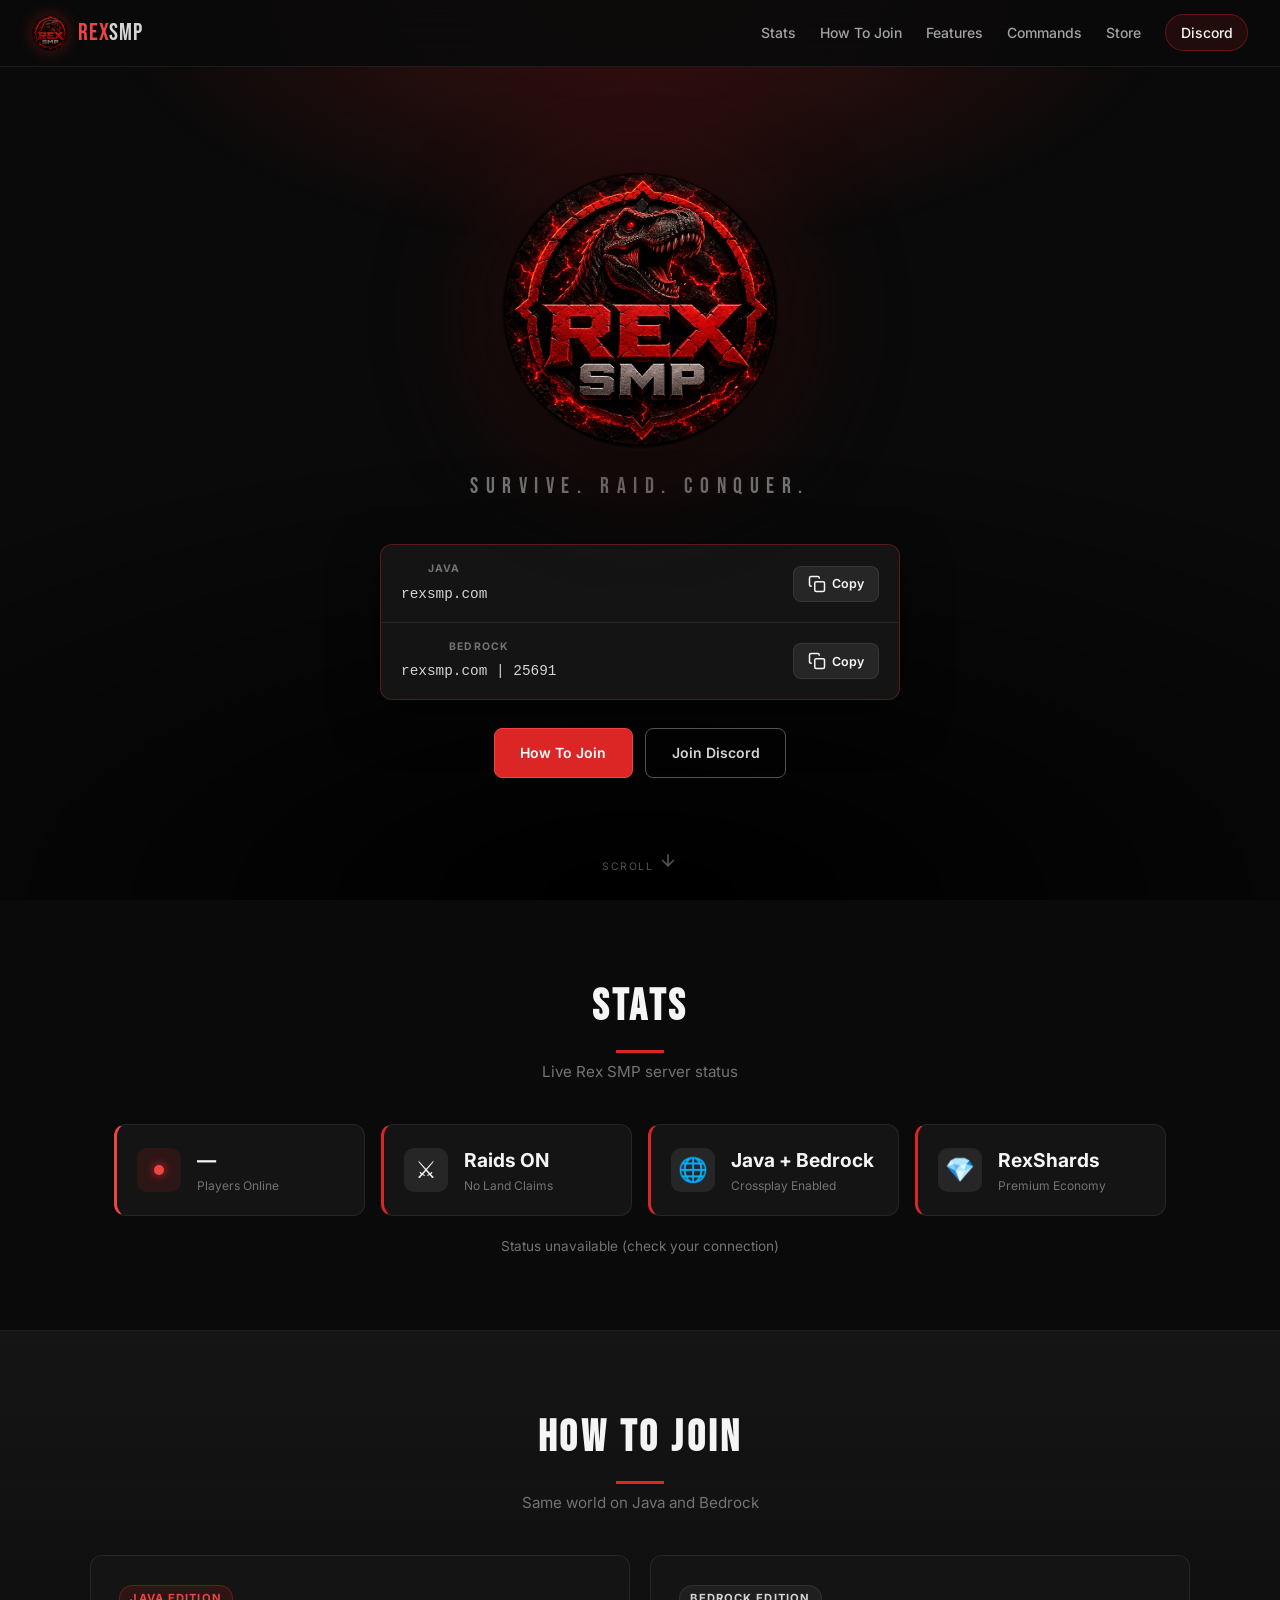
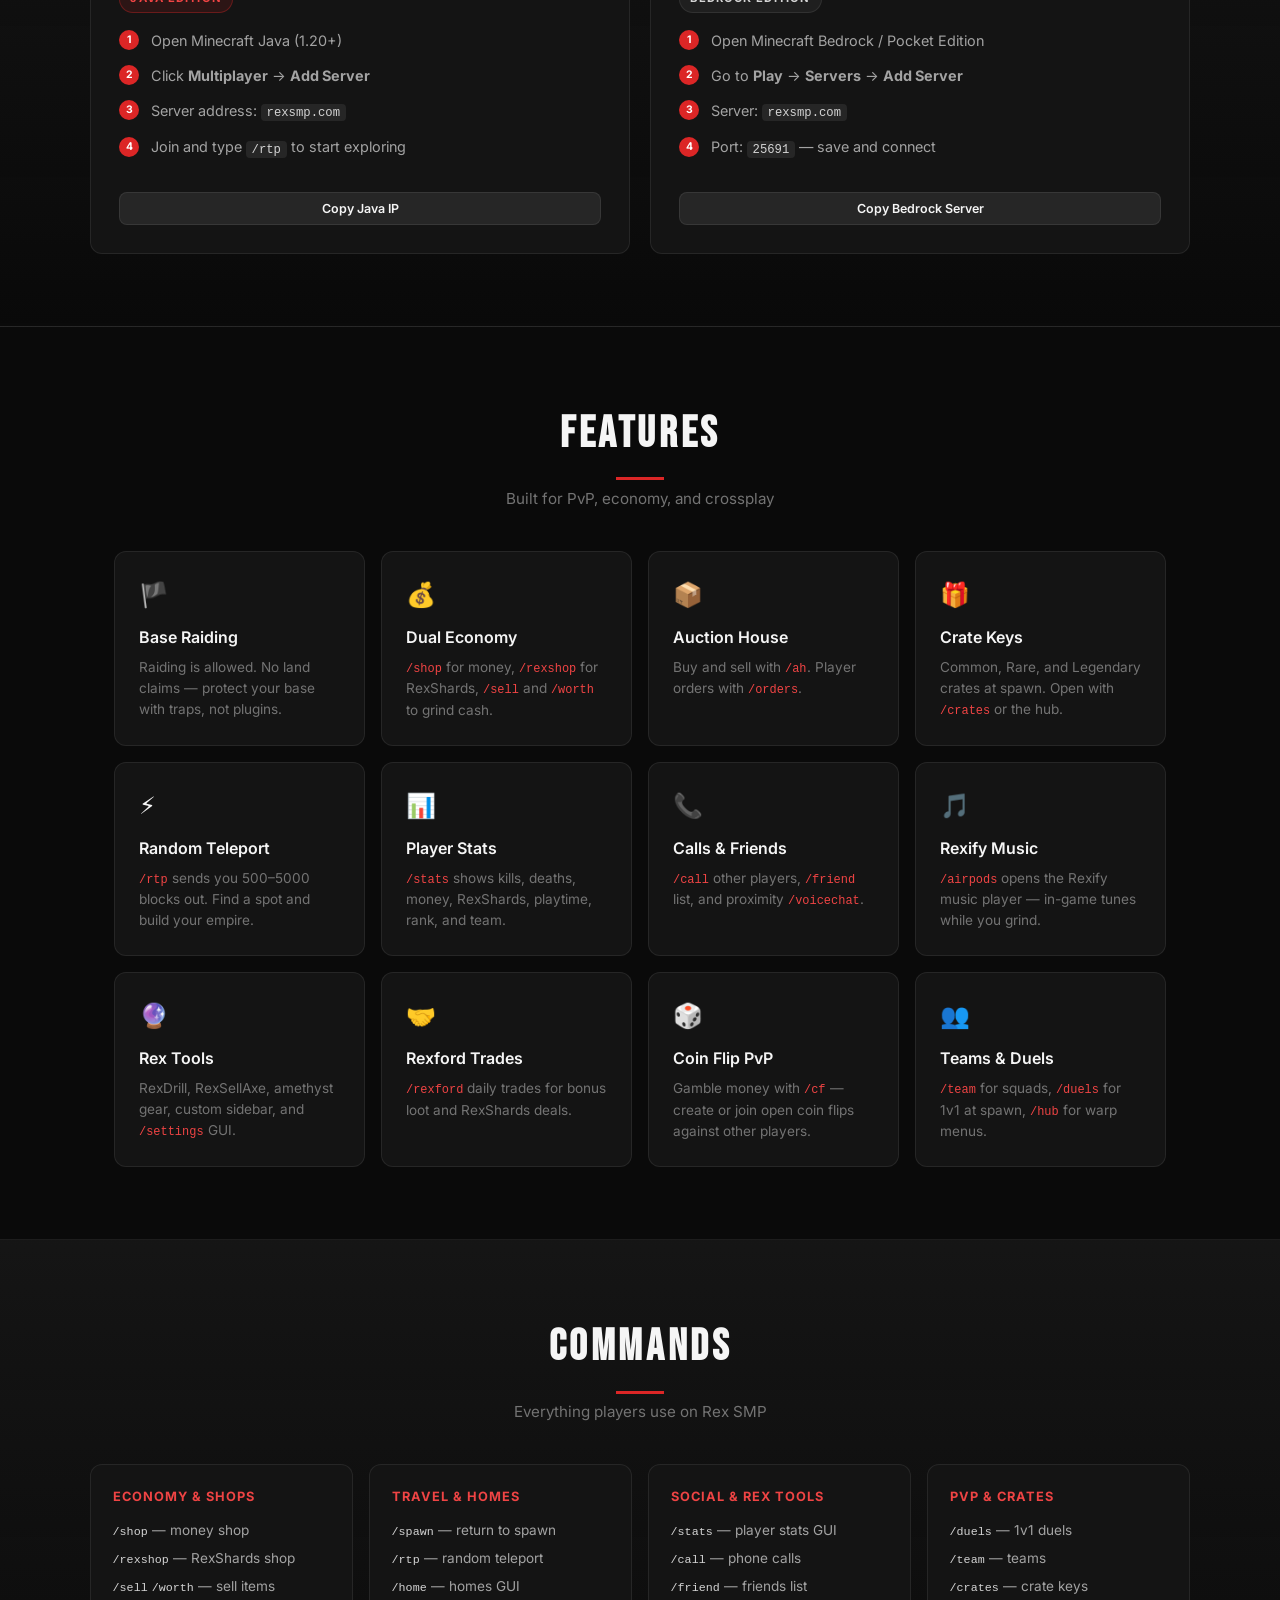
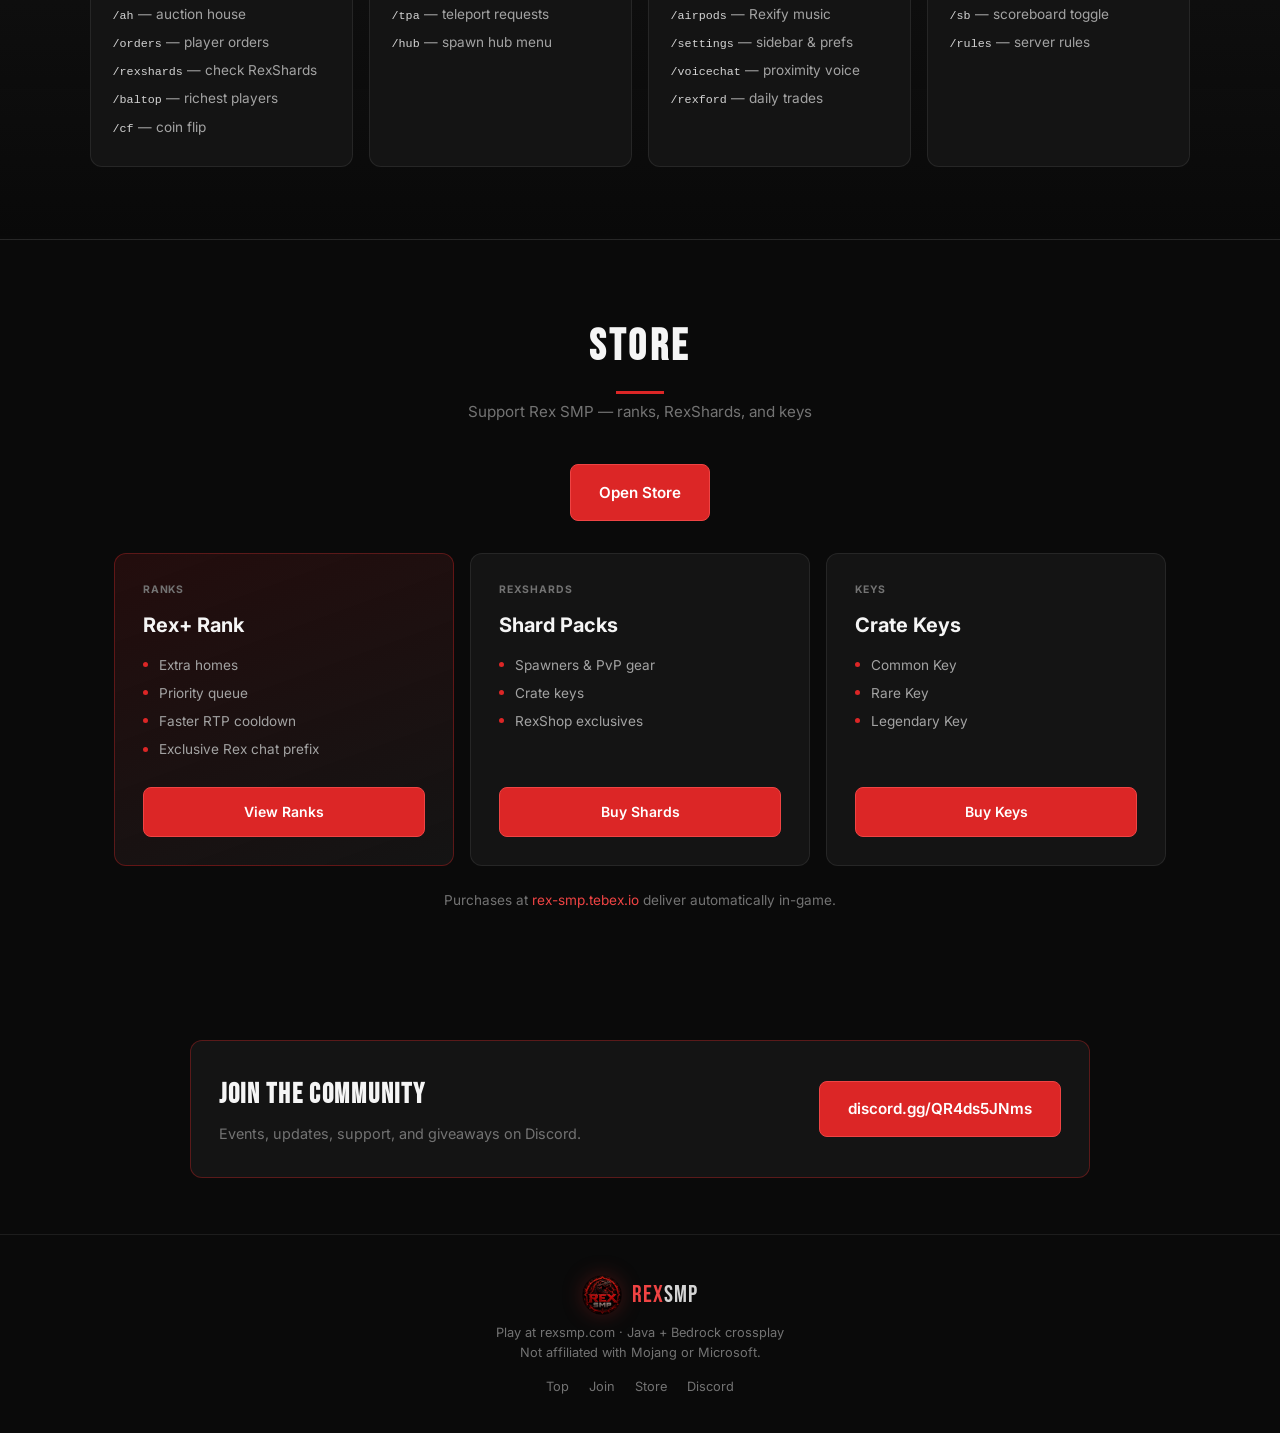
==== index.html @ 3c7794a2 "Rex SMP website for rexsmp.com" ====
<!DOCTYPE html>
<html lang="en">
<head>
  <meta charset="UTF-8">
  <meta name="viewport" content="width=device-width, initial-scale=1.0">
  <meta name="description" content="Rex SMP — public survival SMP. Raids ON. Java + Bedrock crossplay. RexShards economy. Survive. Raid. Conquer.">
  <meta name="referrer" content="strict-origin-when-cross-origin">
  <meta name="robots" content="index, follow">
  <meta name="theme-color" content="#dc2626">
  <link rel="canonical" href="https://rexsmp.com/">
  <title>RexSMP | rexsmp.com</title>
  <link rel="icon" href="img/rex-logo.png" type="image/png">
  <link rel="apple-touch-icon" href="img/rex-logo.png">
  <meta http-equiv="Cache-Control" content="no-cache, no-store, must-revalidate">
  <meta http-equiv="Pragma" content="no-cache">
  <link rel="preconnect" href="https://fonts.googleapis.com">
  <link rel="preconnect" href="https://fonts.gstatic.com" crossorigin>
  <link href="https://fonts.googleapis.com/css2?family=Bebas+Neue&family=Inter:wght@400;500;600;700&display=swap" rel="stylesheet">
  <link rel="stylesheet" href="css/style.css?v=20260611b">
</head>
<body>
  <div class="bg-glow" aria-hidden="true"></div>
  <div class="bg-grid" aria-hidden="true"></div>

  <nav class="nav">
    <a class="nav-brand" href="#">
      <img src="img/rex-logo.png" alt="RexSMP" class="nav-logo" width="36" height="36">
      <span class="brand-name"><span class="brand-rex">Rex</span><span class="brand-smp">SMP</span></span>
    </a>
    <div class="nav-links">
      <a href="#stats">Stats</a>
      <a href="#join">How To Join</a>
      <a href="#features">Features</a>
      <a href="#commands">Commands</a>
      <a href="https://rex-smp.tebex.io" target="_blank" rel="noopener noreferrer">Store</a>
      <a class="nav-discord" href="https://discord.gg/QR4ds5JNms" target="_blank" rel="noopener noreferrer">Discord</a>
    </div>
    <button class="nav-toggle" type="button" aria-label="Menu" aria-expanded="false">
      <span></span><span></span><span></span>
    </button>
  </nav>

  <header class="hero" id="top">
    <img
      class="hero-logo"
      src="img/rex-logo.png"
      alt="RexSMP"
      width="320"
      height="320"
      fetchpriority="high"
    >
    <p class="hero-tagline">Survive. Raid. Conquer.</p>

    <div class="ip-card">
      <div class="ip-row">
        <div class="ip-info">
          <span class="ip-label">Java</span>
          <code class="ip-value" id="java-ip">rexsmp.com</code>
        </div>
        <button class="copy-btn" type="button" data-copy="rexsmp.com" aria-label="Copy Java IP">
          <svg width="18" height="18" viewBox="0 0 24 24" fill="none" stroke="currentColor" stroke-width="2"><rect x="9" y="9" width="13" height="13" rx="2"/><path d="M5 15H4a2 2 0 0 1-2-2V4a2 2 0 0 1 2-2h9a2 2 0 0 1 2 2v1"/></svg>
          Copy
        </button>
      </div>
      <div class="ip-divider"></div>
      <div class="ip-row">
        <div class="ip-info">
          <span class="ip-label">Bedrock</span>
          <code class="ip-value" id="bedrock-ip">rexsmp.com | 25691</code>
        </div>
        <button class="copy-btn" type="button" data-copy="rexsmp.com" aria-label="Copy Bedrock server address">
          <svg width="18" height="18" viewBox="0 0 24 24" fill="none" stroke="currentColor" stroke-width="2"><rect x="9" y="9" width="13" height="13" rx="2"/><path d="M5 15H4a2 2 0 0 1-2-2V4a2 2 0 0 1 2-2h9a2 2 0 0 1 2 2v1"/></svg>
          Copy
        </button>
      </div>
    </div>

    <div class="hero-actions">
      <a class="btn btn-primary" href="#join">How To Join</a>
      <a class="btn btn-ghost" href="https://discord.gg/QR4ds5JNms" target="_blank" rel="noopener noreferrer">Join Discord</a>
    </div>

    <div class="scroll-hint" aria-hidden="true">
      <span>Scroll</span>
      <svg width="20" height="20" viewBox="0 0 24 24" fill="none" stroke="currentColor" stroke-width="2"><path d="M12 5v14M5 12l7 7 7-7"/></svg>
    </div>
  </header>

  <section class="section" id="stats">
    <div class="section-head">
      <h2>Stats</h2>
      <p>Live Rex SMP server status</p>
    </div>
    <div class="stats-grid">
      <article class="stat-card stat-live">
        <div class="stat-icon online-dot" aria-hidden="true"></div>
        <div class="stat-body">
          <span class="stat-value" id="players-online">—</span>
          <span class="stat-label">Players Online</span>
        </div>
      </article>
      <article class="stat-card">
        <div class="stat-icon">⚔</div>
        <div class="stat-body">
          <span class="stat-value">Raids ON</span>
          <span class="stat-label">No Land Claims</span>
        </div>
      </article>
      <article class="stat-card">
        <div class="stat-icon">🌐</div>
        <div class="stat-body">
          <span class="stat-value">Java + Bedrock</span>
          <span class="stat-label">Crossplay Enabled</span>
        </div>
      </article>
      <article class="stat-card">
        <div class="stat-icon">💎</div>
        <div class="stat-body">
          <span class="stat-value">RexShards</span>
          <span class="stat-label">Premium Economy</span>
        </div>
      </article>
    </div>
    <p class="stat-status" id="server-status">Checking server…</p>
  </section>

  <section class="section section-alt" id="join">
    <div class="section-head">
      <h2>How To Join</h2>
      <p>Same world on Java and Bedrock</p>
    </div>
    <div class="join-grid">
      <article class="join-card">
        <div class="join-platform">Java Edition</div>
        <ol class="join-steps">
          <li>Open Minecraft Java (1.20+)</li>
          <li>Click <strong>Multiplayer</strong> → <strong>Add Server</strong></li>
          <li>Server address: <code>rexsmp.com</code></li>
          <li>Join and type <code>/rtp</code> to start exploring</li>
        </ol>
        <button class="copy-btn copy-btn-block" type="button" data-copy="rexsmp.com">Copy Java IP</button>
      </article>
      <article class="join-card">
        <div class="join-platform bedrock">Bedrock Edition</div>
        <ol class="join-steps">
          <li>Open Minecraft Bedrock / Pocket Edition</li>
          <li>Go to <strong>Play</strong> → <strong>Servers</strong> → <strong>Add Server</strong></li>
          <li>Server: <code>rexsmp.com</code></li>
          <li>Port: <code>25691</code> — save and connect</li>
        </ol>
        <button class="copy-btn copy-btn-block" type="button" data-copy="rexsmp.com">Copy Bedrock Server</button>
      </article>
    </div>
  </section>

  <section class="section" id="features">
    <div class="section-head">
      <h2>Features</h2>
      <p>Built for PvP, economy, and crossplay</p>
    </div>
    <div class="features-grid">
      <article class="feature-card">
        <span class="feature-icon">🏴</span>
        <h3>Base Raiding</h3>
        <p>Raiding is allowed. No land claims — protect your base with traps, not plugins.</p>
      </article>
      <article class="feature-card">
        <span class="feature-icon">💰</span>
        <h3>Dual Economy</h3>
        <p><code>/shop</code> for money, <code>/rexshop</code> for RexShards, <code>/sell</code> and <code>/worth</code> to grind cash.</p>
      </article>
      <article class="feature-card">
        <span class="feature-icon">📦</span>
        <h3>Auction House</h3>
        <p>Buy and sell with <code>/ah</code>. Player orders with <code>/orders</code>.</p>
      </article>
      <article class="feature-card">
        <span class="feature-icon">🎁</span>
        <h3>Crate Keys</h3>
        <p>Common, Rare, and Legendary crates at spawn. Open with <code>/crates</code> or the hub.</p>
      </article>
      <article class="feature-card">
        <span class="feature-icon">⚡</span>
        <h3>Random Teleport</h3>
        <p><code>/rtp</code> sends you 500–5000 blocks out. Find a spot and build your empire.</p>
      </article>
      <article class="feature-card">
        <span class="feature-icon">📊</span>
        <h3>Player Stats</h3>
        <p><code>/stats</code> shows kills, deaths, money, RexShards, playtime, rank, and team.</p>
      </article>
      <article class="feature-card">
        <span class="feature-icon">📞</span>
        <h3>Calls & Friends</h3>
        <p><code>/call</code> other players, <code>/friend</code> list, and proximity <code>/voicechat</code>.</p>
      </article>
      <article class="feature-card">
        <span class="feature-icon">🎵</span>
        <h3>Rexify Music</h3>
        <p><code>/airpods</code> opens the Rexify music player — in-game tunes while you grind.</p>
      </article>
      <article class="feature-card">
        <span class="feature-icon">🔮</span>
        <h3>Rex Tools</h3>
        <p>RexDrill, RexSellAxe, amethyst gear, custom sidebar, and <code>/settings</code> GUI.</p>
      </article>
      <article class="feature-card">
        <span class="feature-icon">🤝</span>
        <h3>Rexford Trades</h3>
        <p><code>/rexford</code> daily trades for bonus loot and RexShards deals.</p>
      </article>
      <article class="feature-card">
        <span class="feature-icon">🎲</span>
        <h3>Coin Flip PvP</h3>
        <p>Gamble money with <code>/cf</code> — create or join open coin flips against other players.</p>
      </article>
      <article class="feature-card">
        <span class="feature-icon">👥</span>
        <h3>Teams & Duels</h3>
        <p><code>/team</code> for squads, <code>/duels</code> for 1v1 at spawn, <code>/hub</code> for warp menus.</p>
      </article>
    </div>
  </section>

  <section class="section section-alt" id="commands">
    <div class="section-head">
      <h2>Commands</h2>
      <p>Everything players use on Rex SMP</p>
    </div>
    <div class="commands-grid">
      <article class="command-group">
        <h3>Economy & Shops</h3>
        <ul>
          <li><code>/shop</code> — money shop</li>
          <li><code>/rexshop</code> — RexShards shop</li>
          <li><code>/sell</code> <code>/worth</code> — sell items</li>
          <li><code>/ah</code> — auction house</li>
          <li><code>/orders</code> — player orders</li>
          <li><code>/rexshards</code> — check RexShards</li>
          <li><code>/baltop</code> — richest players</li>
          <li><code>/cf</code> — coin flip</li>
        </ul>
      </article>
      <article class="command-group">
        <h3>Travel & Homes</h3>
        <ul>
          <li><code>/spawn</code> — return to spawn</li>
          <li><code>/rtp</code> — random teleport</li>
          <li><code>/home</code> — homes GUI</li>
          <li><code>/tpa</code> — teleport requests</li>
          <li><code>/hub</code> — spawn hub menu</li>
        </ul>
      </article>
      <article class="command-group">
        <h3>Social & Rex Tools</h3>
        <ul>
          <li><code>/stats</code> — player stats GUI</li>
          <li><code>/call</code> — phone calls</li>
          <li><code>/friend</code> — friends list</li>
          <li><code>/airpods</code> — Rexify music</li>
          <li><code>/settings</code> — sidebar & prefs</li>
          <li><code>/voicechat</code> — proximity voice</li>
          <li><code>/rexford</code> — daily trades</li>
        </ul>
      </article>
      <article class="command-group">
        <h3>PvP & Crates</h3>
        <ul>
          <li><code>/duels</code> — 1v1 duels</li>
          <li><code>/team</code> — teams</li>
          <li><code>/crates</code> — crate keys</li>
          <li><code>/sb</code> — scoreboard toggle</li>
          <li><code>/rules</code> — server rules</li>
        </ul>
      </article>
    </div>
  </section>

  <section class="section" id="store">
    <div class="section-head">
      <h2>Store</h2>
      <p>Support Rex SMP — ranks, RexShards, and keys</p>
    </div>
    <div class="store-actions">
      <a class="btn btn-primary btn-lg" href="https://rex-smp.tebex.io" target="_blank" rel="noopener noreferrer">Open Store</a>
    </div>
    <div class="store-grid">
      <article class="store-card store-featured">
        <div class="store-tag">Ranks</div>
        <h3>Rex+ Rank</h3>
        <ul class="store-perks">
          <li>Extra homes</li>
          <li>Priority queue</li>
          <li>Faster RTP cooldown</li>
          <li>Exclusive Rex chat prefix</li>
        </ul>
        <a class="btn btn-primary" href="https://rex-smp.tebex.io/category/ranks" target="_blank" rel="noopener noreferrer">View Ranks</a>
      </article>
      <article class="store-card">
        <div class="store-tag">RexShards</div>
        <h3>Shard Packs</h3>
        <ul class="store-perks">
          <li>Spawners & PvP gear</li>
          <li>Crate keys</li>
          <li>RexShop exclusives</li>
        </ul>
        <a class="btn btn-primary" href="https://rex-smp.tebex.io/category/rexshards" target="_blank" rel="noopener noreferrer">Buy Shards</a>
      </article>
      <article class="store-card">
        <div class="store-tag">Keys</div>
        <h3>Crate Keys</h3>
        <ul class="store-perks">
          <li>Common Key</li>
          <li>Rare Key</li>
          <li>Legendary Key</li>
        </ul>
        <a class="btn btn-primary" href="https://rex-smp.tebex.io/category/keys" target="_blank" rel="noopener noreferrer">Buy Keys</a>
      </article>
    </div>
    <p class="store-note">Purchases at <a href="https://rex-smp.tebex.io" target="_blank" rel="noopener noreferrer">rex-smp.tebex.io</a> deliver automatically in-game.</p>
  </section>

  <section class="discord-banner">
    <div class="discord-inner">
      <div>
        <h2>Join the Community</h2>
        <p>Events, updates, support, and giveaways on Discord.</p>
      </div>
      <a class="btn btn-primary btn-lg" href="https://discord.gg/QR4ds5JNms" target="_blank" rel="noopener noreferrer">discord.gg/QR4ds5JNms</a>
    </div>
  </section>

  <footer class="footer">
    <div class="footer-brand">
      <img src="img/rex-logo.png" alt="" class="footer-logo" width="40" height="40">
      <span class="brand-name"><span class="brand-rex">Rex</span><span class="brand-smp">SMP</span></span>
    </div>
    <p>Play at rexsmp.com · Java + Bedrock crossplay</p>
    <p>Not affiliated with Mojang or Microsoft.</p>
    <div class="footer-links">
      <a href="#top">Top</a>
      <a href="#join">Join</a>
      <a href="https://rex-smp.tebex.io" target="_blank" rel="noopener noreferrer">Store</a>
      <a href="https://discord.gg/QR4ds5JNms" target="_blank" rel="noopener noreferrer">Discord</a>
    </div>
  </footer>

  <div class="toast" id="toast" role="status" aria-live="polite">Copied!</div>

  <script src="js/main.js?v=20260613"></script>
</body>
</html>
---- css/style.css ----
*,
*::before,
*::after {
  box-sizing: border-box;
  margin: 0;
  padding: 0;
}

:root {
  --bg: #0a0a0a;
  --bg-card: #141414;
  --bg-card-hover: #1a1a1a;
  --grey-100: #f5f5f5;
  --grey-300: #d4d4d4;
  --grey-400: #a3a3a3;
  --grey-500: #737373;
  --grey-600: #525252;
  --grey-800: #262626;
  --red: #dc2626;
  --red-light: #ef4444;
  --red-dark: #991b1b;
  --red-dim: rgba(220, 38, 38, 0.12);
  --border: rgba(255, 255, 255, 0.08);
  --border-red: rgba(220, 38, 38, 0.35);
  --radius: 12px;
  --radius-sm: 8px;
  --shadow: 0 16px 48px rgba(0, 0, 0, 0.5);
  --font: "Inter", system-ui, sans-serif;
  --font-display: "Bebas Neue", Impact, sans-serif;
}

html { scroll-behavior: smooth; }

body {
  font-family: var(--font);
  background: var(--bg);
  color: var(--grey-100);
  line-height: 1.6;
  overflow-x: hidden;
  min-height: 100vh;
}

.bg-glow {
  position: fixed;
  inset: 0;
  pointer-events: none;
  z-index: 0;
  background:
    radial-gradient(ellipse 60% 40% at 50% 0%, rgba(153, 27, 27, 0.35), transparent 70%),
    radial-gradient(ellipse 80% 50% at 50% 100%, #000, transparent);
}

.bg-grid {
  position: fixed;
  inset: 0;
  pointer-events: none;
  z-index: 0;
  opacity: 0.15;
  background-image:
    linear-gradient(rgba(255, 255, 255, 0.03) 1px, transparent 1px),
    linear-gradient(90deg, rgba(255, 255, 255, 0.03) 1px, transparent 1px);
  background-size: 40px 40px;
  mask-image: radial-gradient(ellipse 70% 60% at 50% 30%, black, transparent);
}

/* Brand text Rex + SMP */
.brand-rex, .title-rex { color: var(--red-light); }
.brand-smp, .title-smp { color: var(--grey-300); }

.brand-name {
  font-family: var(--font-display);
  font-size: 1.5rem;
  letter-spacing: 0.04em;
}

/* Nav */
.nav {
  position: fixed;
  top: 0;
  left: 0;
  right: 0;
  z-index: 100;
  display: flex;
  align-items: center;
  justify-content: space-between;
  padding: 0.85rem 2rem;
  background: rgba(10, 10, 10, 0.92);
  backdrop-filter: blur(16px);
  border-bottom: 1px solid var(--border);
}

.nav-brand {
  display: flex;
  align-items: center;
  gap: 0.6rem;
  text-decoration: none;
}

.nav-logo {
  width: 36px;
  height: 36px;
  object-fit: contain;
  filter: drop-shadow(0 0 8px rgba(220, 38, 38, 0.35));
}

.nav-links {
  display: flex;
  align-items: center;
  gap: 1.5rem;
}

.nav-links a {
  color: var(--grey-400);
  text-decoration: none;
  font-size: 0.875rem;
  font-weight: 500;
  transition: color 0.2s;
}

.nav-links a:hover { color: var(--grey-100); }

.nav-discord {
  color: var(--grey-100) !important;
  padding: 0.4rem 0.9rem;
  border: 1px solid var(--border-red);
  border-radius: 999px;
  background: var(--red-dim);
}

.nav-discord:hover {
  background: rgba(220, 38, 38, 0.22);
  color: #fff !important;
}

.nav-toggle {
  display: none;
  flex-direction: column;
  gap: 5px;
  background: none;
  border: none;
  cursor: pointer;
  padding: 4px;
}

.nav-toggle span {
  display: block;
  width: 22px;
  height: 2px;
  background: var(--grey-300);
  border-radius: 2px;
}

.nav.open .nav-toggle span:nth-child(1) { transform: translateY(7px) rotate(45deg); }
.nav.open .nav-toggle span:nth-child(2) { opacity: 0; }
.nav.open .nav-toggle span:nth-child(3) { transform: translateY(-7px) rotate(-45deg); }

/* Hero */
.hero {
  position: relative;
  z-index: 1;
  min-height: 100vh;
  display: flex;
  flex-direction: column;
  align-items: center;
  justify-content: center;
  text-align: center;
  padding: 7rem 1.5rem 4rem;
}

.hero-logo {
  width: min(280px, 72vw);
  height: auto;
  margin-bottom: 1.25rem;
  object-fit: contain;
  filter: drop-shadow(0 12px 40px rgba(0, 0, 0, 0.6))
    drop-shadow(0 0 60px rgba(220, 38, 38, 0.2));
}

.hero-tagline {
  font-family: var(--font-display);
  font-size: clamp(1rem, 2.5vw, 1.35rem);
  color: var(--grey-500);
  letter-spacing: 0.35em;
  text-transform: uppercase;
  margin-bottom: 2.5rem;
}

.ip-card {
  width: min(520px, 100%);
  background: var(--bg-card);
  border: 1px solid var(--border-red);
  border-radius: var(--radius);
  overflow: hidden;
  box-shadow: var(--shadow);
  margin-bottom: 1.75rem;
}

.ip-row {
  display: flex;
  align-items: center;
  justify-content: space-between;
  gap: 1rem;
  padding: 1rem 1.25rem;
}

.ip-divider {
  height: 1px;
  background: var(--border);
}

.ip-label {
  display: block;
  font-size: 0.65rem;
  font-weight: 700;
  text-transform: uppercase;
  letter-spacing: 0.12em;
  color: var(--grey-500);
  margin-bottom: 0.3rem;
}

.ip-value {
  display: block;
  font-family: ui-monospace, monospace;
  font-size: clamp(0.78rem, 2.5vw, 0.9rem);
  color: var(--grey-300);
  word-break: break-all;
}

.copy-btn {
  display: inline-flex;
  align-items: center;
  gap: 0.35rem;
  flex-shrink: 0;
  padding: 0.5rem 0.9rem;
  font-family: var(--font);
  font-size: 0.78rem;
  font-weight: 600;
  color: var(--grey-100);
  background: var(--grey-800);
  border: 1px solid var(--border);
  border-radius: var(--radius-sm);
  cursor: pointer;
  transition: background 0.2s, border-color 0.2s;
}

.copy-btn:hover {
  background: var(--red-dark);
  border-color: var(--red);
}

.copy-btn-block {
  width: 100%;
  justify-content: center;
  margin-top: 1.25rem;
}

.hero-actions {
  display: flex;
  flex-wrap: wrap;
  gap: 0.75rem;
  justify-content: center;
}

.btn {
  display: inline-flex;
  align-items: center;
  justify-content: center;
  padding: 0.8rem 1.6rem;
  font-family: var(--font);
  font-size: 0.875rem;
  font-weight: 600;
  text-decoration: none;
  border-radius: var(--radius-sm);
  cursor: pointer;
  transition: transform 0.15s, background 0.2s, border-color 0.2s;
}

.btn-primary {
  color: #fff;
  background: var(--red);
  border: 1px solid var(--red-light);
}

.btn-primary:hover {
  background: var(--red-light);
  transform: translateY(-1px);
}

.btn-ghost {
  color: var(--grey-300);
  background: transparent;
  border: 1px solid var(--grey-600);
}

.btn-ghost:hover {
  border-color: var(--grey-400);
  color: var(--grey-100);
}

.btn-lg { padding: 0.95rem 1.75rem; font-size: 0.95rem; }

.btn-disabled {
  opacity: 0.4;
  cursor: not-allowed;
  background: var(--grey-800);
  color: var(--grey-500);
  border: 1px solid var(--border);
}

.scroll-hint {
  position: absolute;
  bottom: 1.5rem;
  color: var(--grey-600);
  font-size: 0.65rem;
  letter-spacing: 0.15em;
  text-transform: uppercase;
}

/* Sections */
.section {
  position: relative;
  z-index: 1;
  max-width: 1100px;
  margin: 0 auto;
  padding: 4.5rem 1.5rem;
}

.section-alt {
  background: var(--grey-800);
  background: linear-gradient(180deg, rgba(38, 38, 38, 0.4), rgba(10, 10, 10, 0));
  max-width: none;
  padding-left: max(1.5rem, calc((100% - 1100px) / 2));
  padding-right: max(1.5rem, calc((100% - 1100px) / 2));
  border-top: 1px solid var(--border);
  border-bottom: 1px solid var(--border);
}

.section-head {
  text-align: center;
  margin-bottom: 2.5rem;
}

.section-head h2 {
  font-family: var(--font-display);
  font-size: clamp(2rem, 5vw, 2.75rem);
  letter-spacing: 0.08em;
  color: var(--grey-100);
  margin-bottom: 0.4rem;
}

.section-head h2::after {
  content: "";
  display: block;
  width: 48px;
  height: 3px;
  background: var(--red);
  margin: 0.5rem auto 0;
}

.section-head p {
  color: var(--grey-500);
  font-size: 0.95rem;
}

/* Stats */
.stats-grid {
  display: grid;
  grid-template-columns: repeat(auto-fit, minmax(200px, 1fr));
  gap: 1rem;
}

.stat-card {
  display: flex;
  align-items: center;
  gap: 1rem;
  padding: 1.25rem;
  background: var(--bg-card);
  border: 1px solid var(--border);
  border-left: 3px solid var(--red);
  border-radius: var(--radius);
  transition: background 0.2s, border-color 0.2s;
}

.stat-card:hover {
  background: var(--bg-card-hover);
  border-color: var(--border-red);
}

.stat-live { border-left-color: var(--red-light); }

.stat-icon {
  font-size: 1.5rem;
  width: 44px;
  height: 44px;
  display: flex;
  align-items: center;
  justify-content: center;
  background: var(--grey-800);
  border-radius: 10px;
}

.online-dot {
  background: var(--red-dim);
}

.online-dot::after {
  content: "";
  width: 10px;
  height: 10px;
  border-radius: 50%;
  background: var(--red-light);
  box-shadow: 0 0 10px var(--red);
  animation: pulse 2s ease-in-out infinite;
}

@keyframes pulse {
  0%, 100% { opacity: 1; }
  50% { opacity: 0.5; }
}

.stat-value {
  display: block;
  font-size: 1.2rem;
  font-weight: 700;
  color: var(--grey-100);
}

.stat-label {
  display: block;
  font-size: 0.75rem;
  color: var(--grey-500);
}

.stat-status {
  text-align: center;
  margin-top: 1.25rem;
  font-size: 0.85rem;
  color: var(--grey-500);
}

.stat-status.online { color: var(--red-light); }
.stat-status.offline { color: var(--red); }

/* Join */
.join-grid {
  display: grid;
  grid-template-columns: repeat(auto-fit, minmax(280px, 1fr));
  gap: 1.25rem;
  max-width: 1100px;
  margin: 0 auto;
}

.join-card {
  padding: 1.75rem;
  background: var(--bg-card);
  border: 1px solid var(--border);
  border-radius: var(--radius);
}

.join-platform {
  display: inline-block;
  font-size: 0.7rem;
  font-weight: 700;
  text-transform: uppercase;
  letter-spacing: 0.1em;
  color: var(--red-light);
  margin-bottom: 1rem;
  padding: 0.25rem 0.65rem;
  background: var(--red-dim);
  border: 1px solid var(--border-red);
  border-radius: 999px;
}

.join-platform.bedrock {
  color: var(--grey-300);
  background: rgba(255, 255, 255, 0.05);
  border-color: var(--border);
}

.join-steps { list-style: none; counter-reset: step; }

.join-steps li {
  counter-increment: step;
  position: relative;
  padding-left: 2rem;
  margin-bottom: 0.75rem;
  color: var(--grey-400);
  font-size: 0.9rem;
}

.join-steps li::before {
  content: counter(step);
  position: absolute;
  left: 0;
  top: 0.1rem;
  width: 1.25rem;
  height: 1.25rem;
  display: flex;
  align-items: center;
  justify-content: center;
  font-size: 0.65rem;
  font-weight: 700;
  color: #fff;
  background: var(--red);
  border-radius: 50%;
}

.join-steps code {
  font-family: ui-monospace, monospace;
  font-size: 0.85em;
  color: var(--grey-300);
  background: var(--grey-800);
  padding: 0.1rem 0.35rem;
  border-radius: 4px;
}

/* Features */
.features-grid {
  display: grid;
  grid-template-columns: repeat(auto-fit, minmax(240px, 1fr));
  gap: 1rem;
}

.feature-card {
  padding: 1.5rem;
  background: var(--bg-card);
  border: 1px solid var(--border);
  border-radius: var(--radius);
  transition: border-color 0.2s, background 0.2s;
}

.feature-card:hover {
  border-color: var(--border-red);
  background: var(--bg-card-hover);
}

.feature-icon {
  font-size: 1.5rem;
  display: block;
  margin-bottom: 0.65rem;
}

.feature-card h3 {
  font-size: 1rem;
  font-weight: 600;
  color: var(--grey-100);
  margin-bottom: 0.4rem;
}

.feature-card p {
  font-size: 0.85rem;
  color: var(--grey-500);
  line-height: 1.55;
}

.feature-card code {
  font-family: ui-monospace, monospace;
  font-size: 0.88em;
  color: var(--red-light);
}

/* Commands */
.commands-grid {
  display: grid;
  grid-template-columns: repeat(auto-fit, minmax(220px, 1fr));
  gap: 1rem;
  max-width: 1100px;
  margin: 0 auto;
}

.command-group {
  padding: 1.35rem;
  background: var(--bg-card);
  border: 1px solid var(--border);
  border-radius: var(--radius);
}

.command-group h3 {
  font-size: 0.8rem;
  font-weight: 700;
  color: var(--red-light);
  margin-bottom: 0.75rem;
  text-transform: uppercase;
  letter-spacing: 0.08em;
}

.command-group ul { list-style: none; }

.command-group li {
  font-size: 0.85rem;
  color: var(--grey-400);
  margin-bottom: 0.4rem;
}

.command-group code {
  font-family: ui-monospace, monospace;
  font-size: 0.86em;
  color: var(--grey-300);
}

/* Store */
.store-actions {
  display: flex;
  justify-content: center;
  margin-bottom: 2rem;
}

.store-grid {
  display: grid;
  grid-template-columns: repeat(auto-fit, minmax(260px, 1fr));
  gap: 1rem;
  max-width: 1100px;
  margin: 0 auto;
}

.store-card {
  padding: 1.75rem;
  background: var(--bg-card);
  border: 1px solid var(--border);
  border-radius: var(--radius);
  display: flex;
  flex-direction: column;
}

.store-featured {
  border-color: var(--border-red);
  background: linear-gradient(160deg, var(--red-dim), var(--bg-card));
}

.store-tag {
  font-size: 0.65rem;
  font-weight: 700;
  text-transform: uppercase;
  letter-spacing: 0.08em;
  color: var(--grey-500);
  margin-bottom: 0.65rem;
}

.store-card h3 {
  font-size: 1.25rem;
  font-weight: 700;
  color: var(--grey-100);
  margin-bottom: 0.85rem;
}

.store-perks {
  list-style: none;
  flex: 1;
  margin-bottom: 1.25rem;
}

.store-perks li {
  position: relative;
  padding-left: 1rem;
  margin-bottom: 0.4rem;
  font-size: 0.85rem;
  color: var(--grey-400);
}

.store-perks li::before {
  content: "";
  position: absolute;
  left: 0;
  top: 0.55em;
  width: 5px;
  height: 5px;
  border-radius: 50%;
  background: var(--red);
}

.store-note {
  text-align: center;
  margin-top: 1.5rem;
  font-size: 0.85rem;
  color: var(--grey-500);
}

.store-note a {
  color: var(--red-light);
  text-decoration: none;
}

.store-note a:hover {
  text-decoration: underline;
}

/* Discord */
.discord-banner {
  position: relative;
  z-index: 1;
  padding: 3.5rem 1.5rem;
}

.discord-inner {
  max-width: 900px;
  margin: 0 auto;
  display: flex;
  flex-wrap: wrap;
  align-items: center;
  justify-content: space-between;
  gap: 1.25rem;
  padding: 2rem 1.75rem;
  background: var(--bg-card);
  border: 1px solid var(--border-red);
  border-radius: var(--radius);
}

.discord-inner h2 {
  font-family: var(--font-display);
  font-size: 1.75rem;
  letter-spacing: 0.06em;
  margin-bottom: 0.25rem;
}

.discord-inner p {
  color: var(--grey-500);
  font-size: 0.9rem;
}

/* Footer */
.footer {
  position: relative;
  z-index: 1;
  text-align: center;
  padding: 2.5rem 1.5rem;
  border-top: 1px solid var(--border);
  color: var(--grey-500);
  font-size: 0.8rem;
}

.footer-brand {
  display: flex;
  align-items: center;
  justify-content: center;
  gap: 0.65rem;
  margin-bottom: 0.5rem;
}

.footer-logo {
  object-fit: contain;
  filter: drop-shadow(0 0 10px rgba(220, 38, 38, 0.25));
}

.footer-links {
  display: flex;
  justify-content: center;
  gap: 1.25rem;
  margin-top: 0.85rem;
}

.footer-links a {
  color: var(--grey-500);
  text-decoration: none;
}

.footer-links a:hover { color: var(--red-light); }

/* Toast */
.toast {
  position: fixed;
  bottom: 2rem;
  left: 50%;
  transform: translateX(-50%) translateY(100px);
  padding: 0.65rem 1.25rem;
  background: var(--bg-card);
  border: 1px solid var(--border-red);
  color: var(--grey-100);
  font-weight: 600;
  font-size: 0.85rem;
  border-radius: 999px;
  opacity: 0;
  pointer-events: none;
  transition: transform 0.3s, opacity 0.3s;
  z-index: 200;
}

.toast.show {
  transform: translateX(-50%) translateY(0);
  opacity: 1;
}

@media (max-width: 768px) {
  .nav-links {
    position: fixed;
    top: 56px;
    left: 0;
    right: 0;
    flex-direction: column;
    gap: 0;
    background: rgba(10, 10, 10, 0.98);
    border-bottom: 1px solid var(--border);
    padding: 0.75rem 0;
    transform: translateY(-120%);
    opacity: 0;
    pointer-events: none;
    transition: transform 0.25s, opacity 0.25s;
  }

  .nav.open .nav-links {
    transform: translateY(0);
    opacity: 1;
    pointer-events: auto;
  }

  .nav-links a { padding: 0.75rem 2rem; width: 100%; }
  .nav-discord { margin: 0.5rem 2rem 0; text-align: center; }
  .nav-toggle { display: flex; }
  .ip-row { flex-direction: column; align-items: stretch; }
  .copy-btn { justify-content: center; }
  .discord-inner { flex-direction: column; text-align: center; }
}
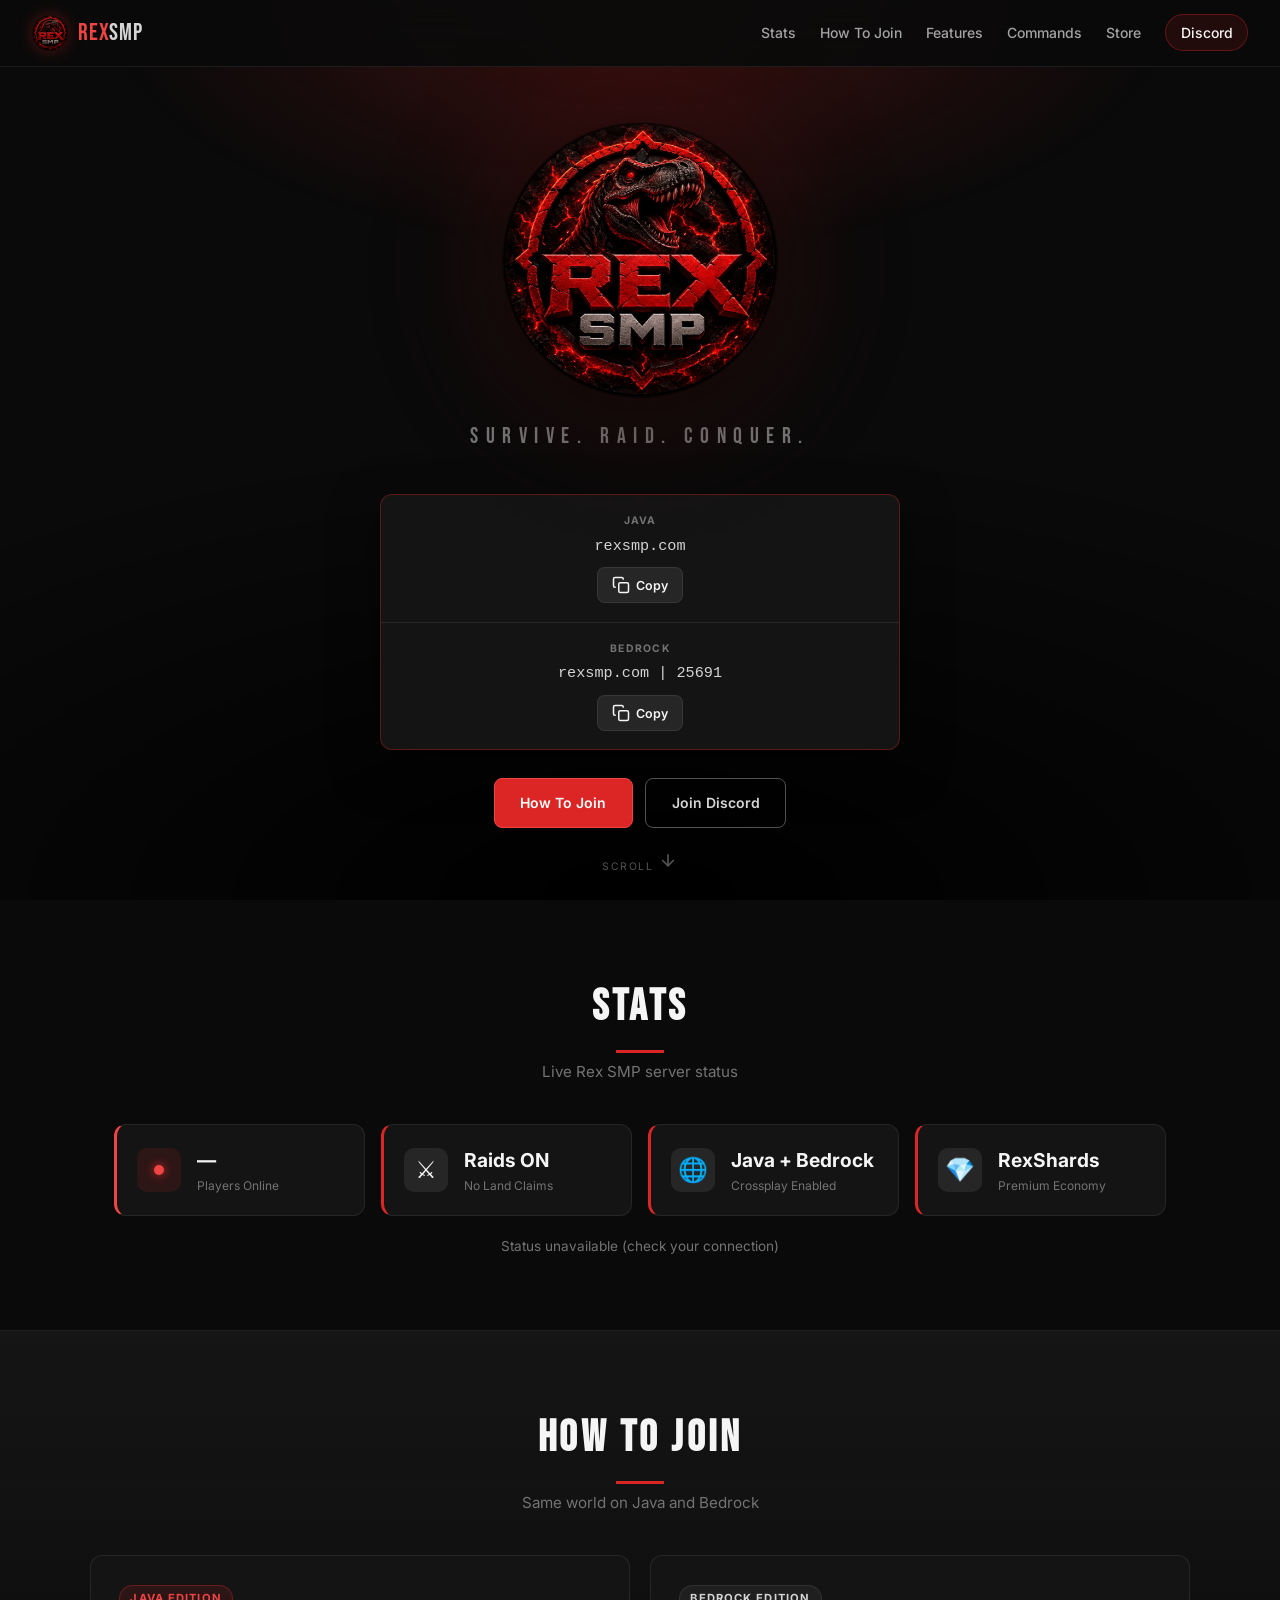
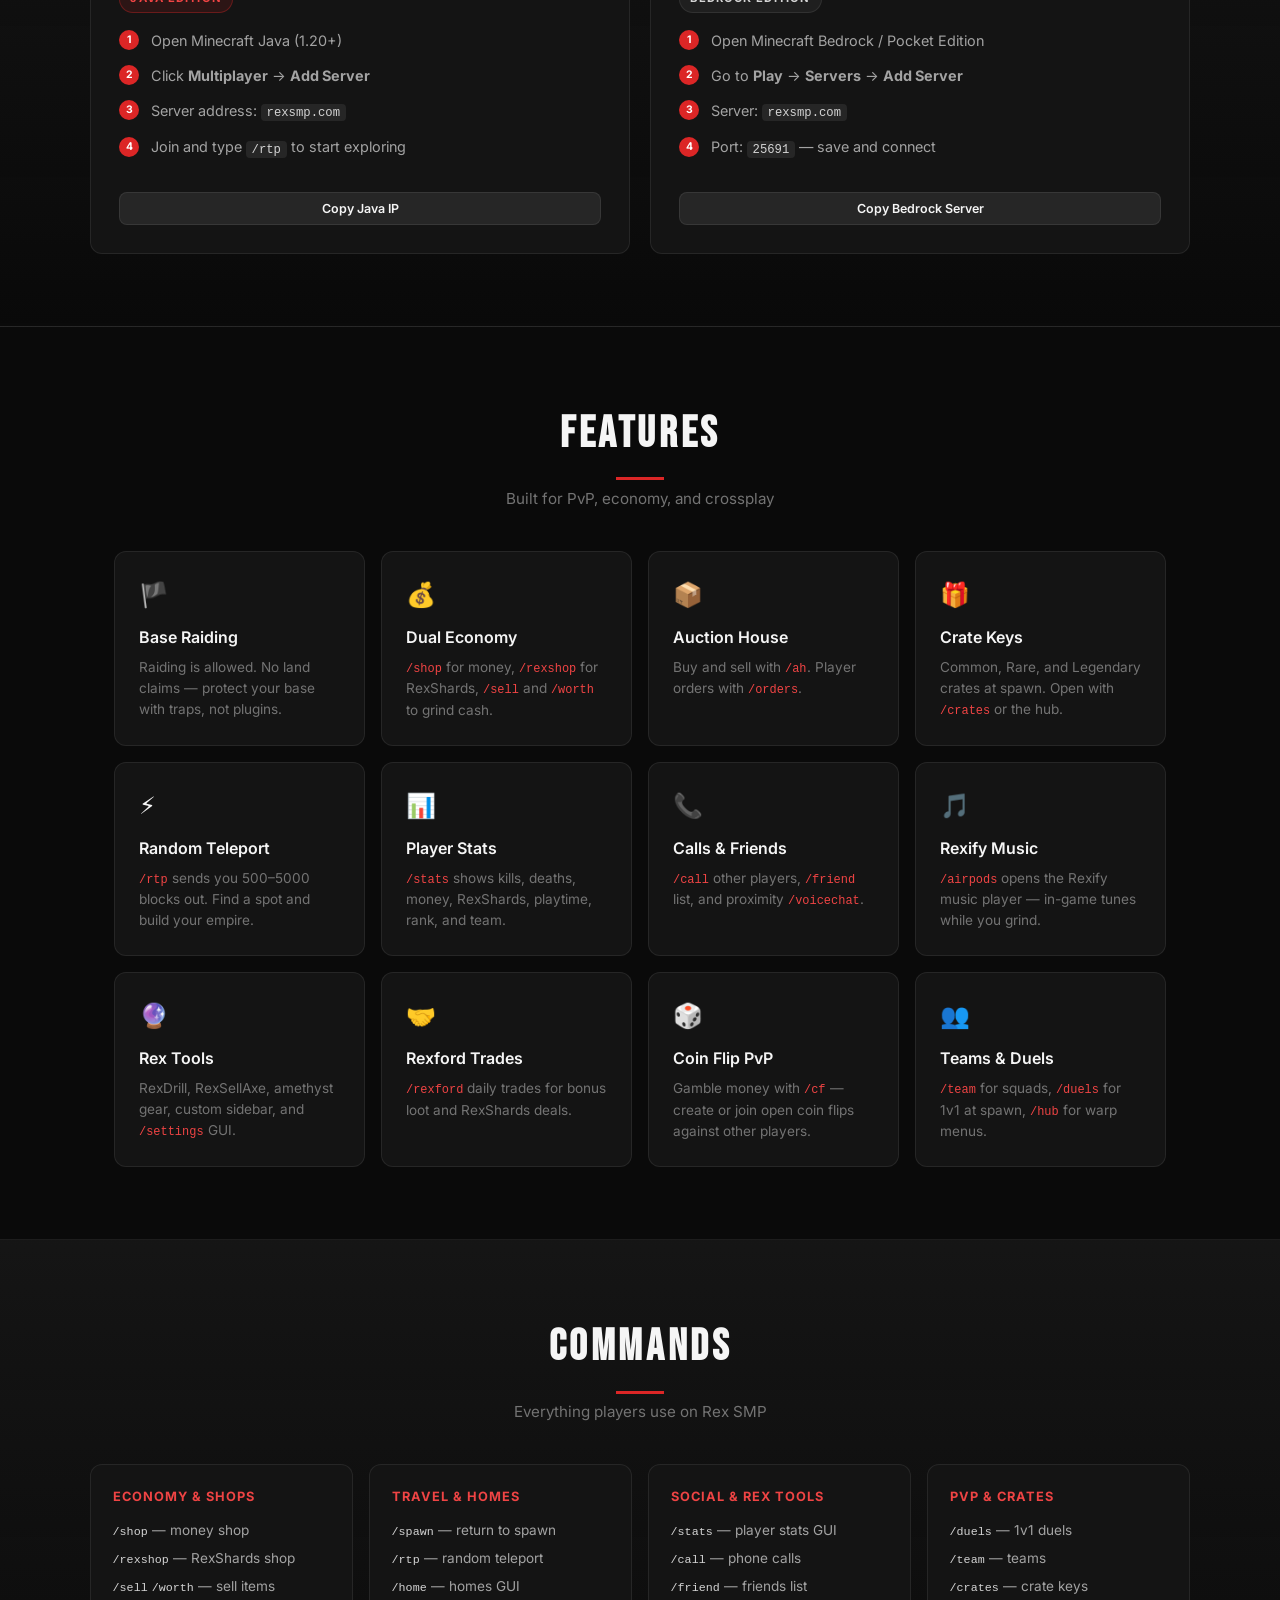
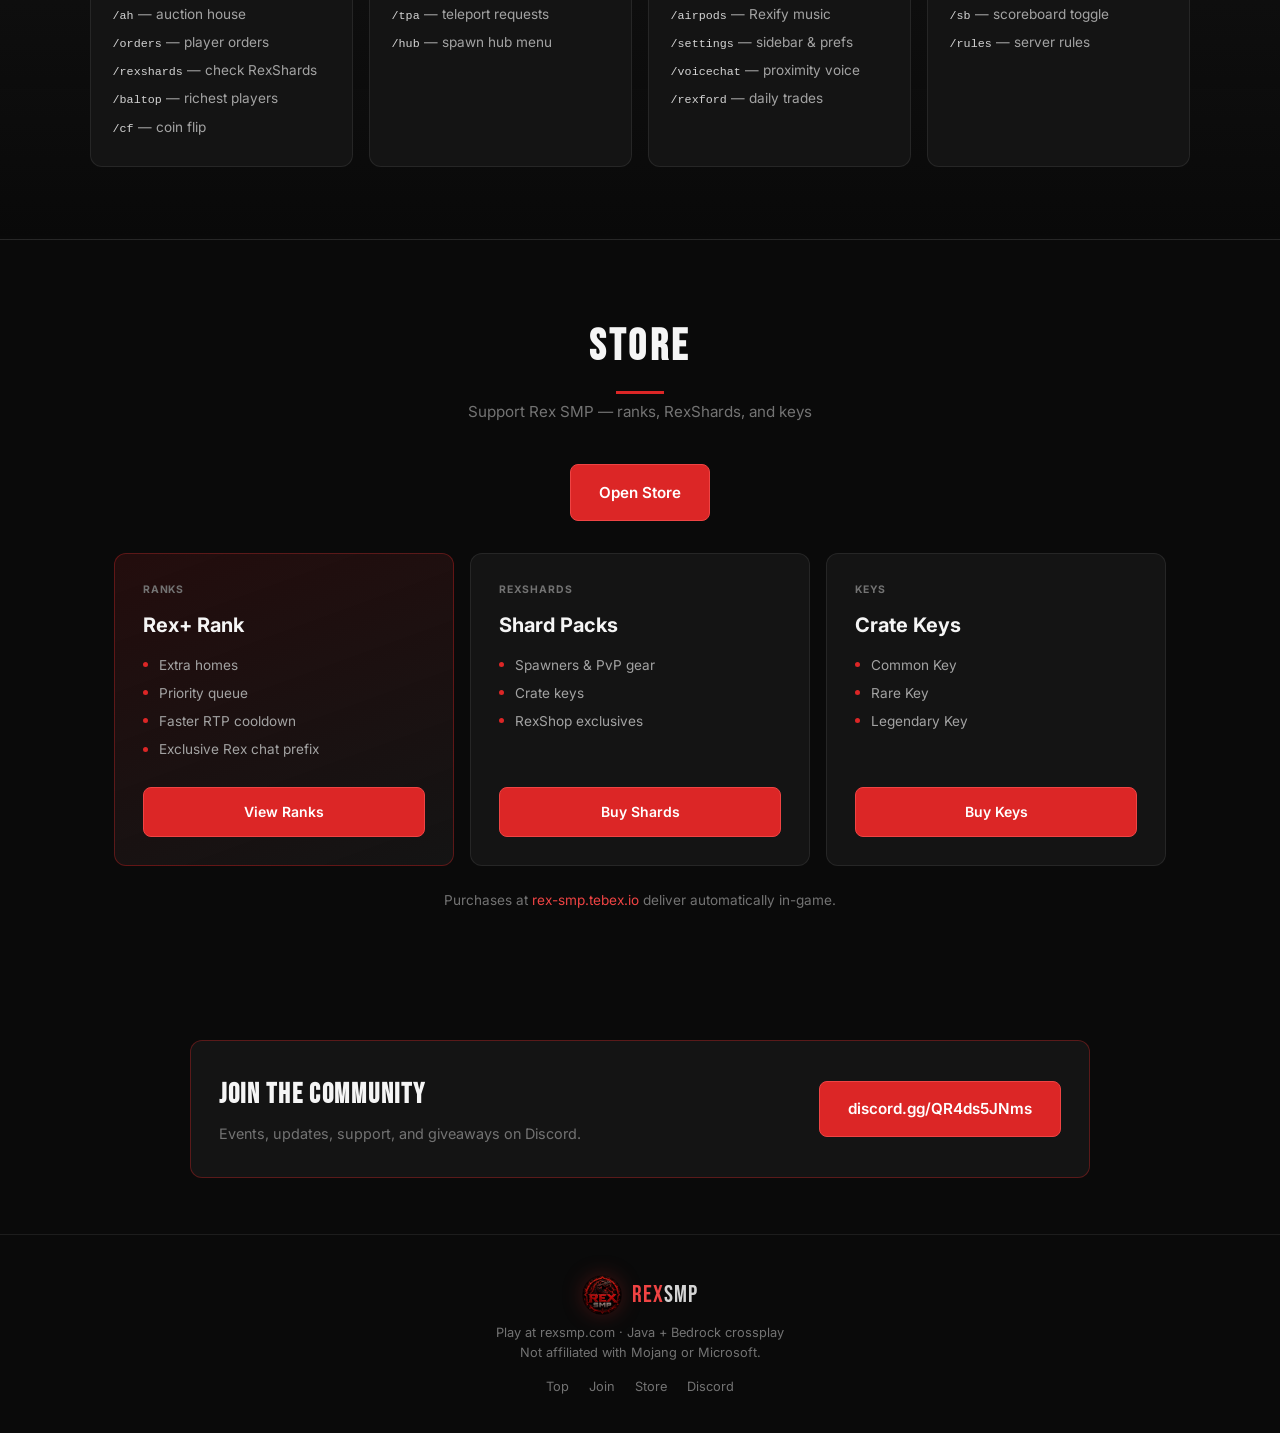
==== commit 0c89d4b2: "Rex SMP website for rexsmp.com" ====
--- a/index.html
+++ b/index.html
@@ -16,7 +16,7 @@
   <link rel="preconnect" href="https://fonts.googleapis.com">
   <link rel="preconnect" href="https://fonts.gstatic.com" crossorigin>
   <link href="https://fonts.googleapis.com/css2?family=Bebas+Neue&family=Inter:wght@400;500;600;700&display=swap" rel="stylesheet">
-  <link rel="stylesheet" href="css/style.css?v=20260611b">
+  <link rel="stylesheet" href="css/style.css?v=20260613">
 </head>
 <body>
   <div class="bg-glow" aria-hidden="true"></div>
--- a/css/style.css
+++ b/css/style.css
@@ -197,10 +197,19 @@
 
 .ip-row {
   display: flex;
-  align-items: center;
-  justify-content: space-between;
-  gap: 1rem;
-  padding: 1rem 1.25rem;
+  flex-direction: column;
+  align-items: center;
+  justify-content: center;
+  gap: 0.65rem;
+  padding: 1.15rem 1.5rem;
+  text-align: center;
+}
+
+.ip-info {
+  display: flex;
+  flex-direction: column;
+  align-items: center;
+  width: 100%;
 }
 
 .ip-divider {
@@ -215,15 +224,15 @@
   text-transform: uppercase;
   letter-spacing: 0.12em;
   color: var(--grey-500);
-  margin-bottom: 0.3rem;
+  margin-bottom: 0.35rem;
 }
 
 .ip-value {
   display: block;
   font-family: ui-monospace, monospace;
-  font-size: clamp(0.78rem, 2.5vw, 0.9rem);
+  font-size: clamp(0.85rem, 2.5vw, 0.95rem);
   color: var(--grey-300);
-  word-break: break-all;
+  line-height: 1.4;
 }
 
 .copy-btn {
@@ -805,7 +814,7 @@
   .nav-links a { padding: 0.75rem 2rem; width: 100%; }
   .nav-discord { margin: 0.5rem 2rem 0; text-align: center; }
   .nav-toggle { display: flex; }
-  .ip-row { flex-direction: column; align-items: stretch; }
+  .ip-row { align-items: center; }
   .copy-btn { justify-content: center; }
   .discord-inner { flex-direction: column; text-align: center; }
 }
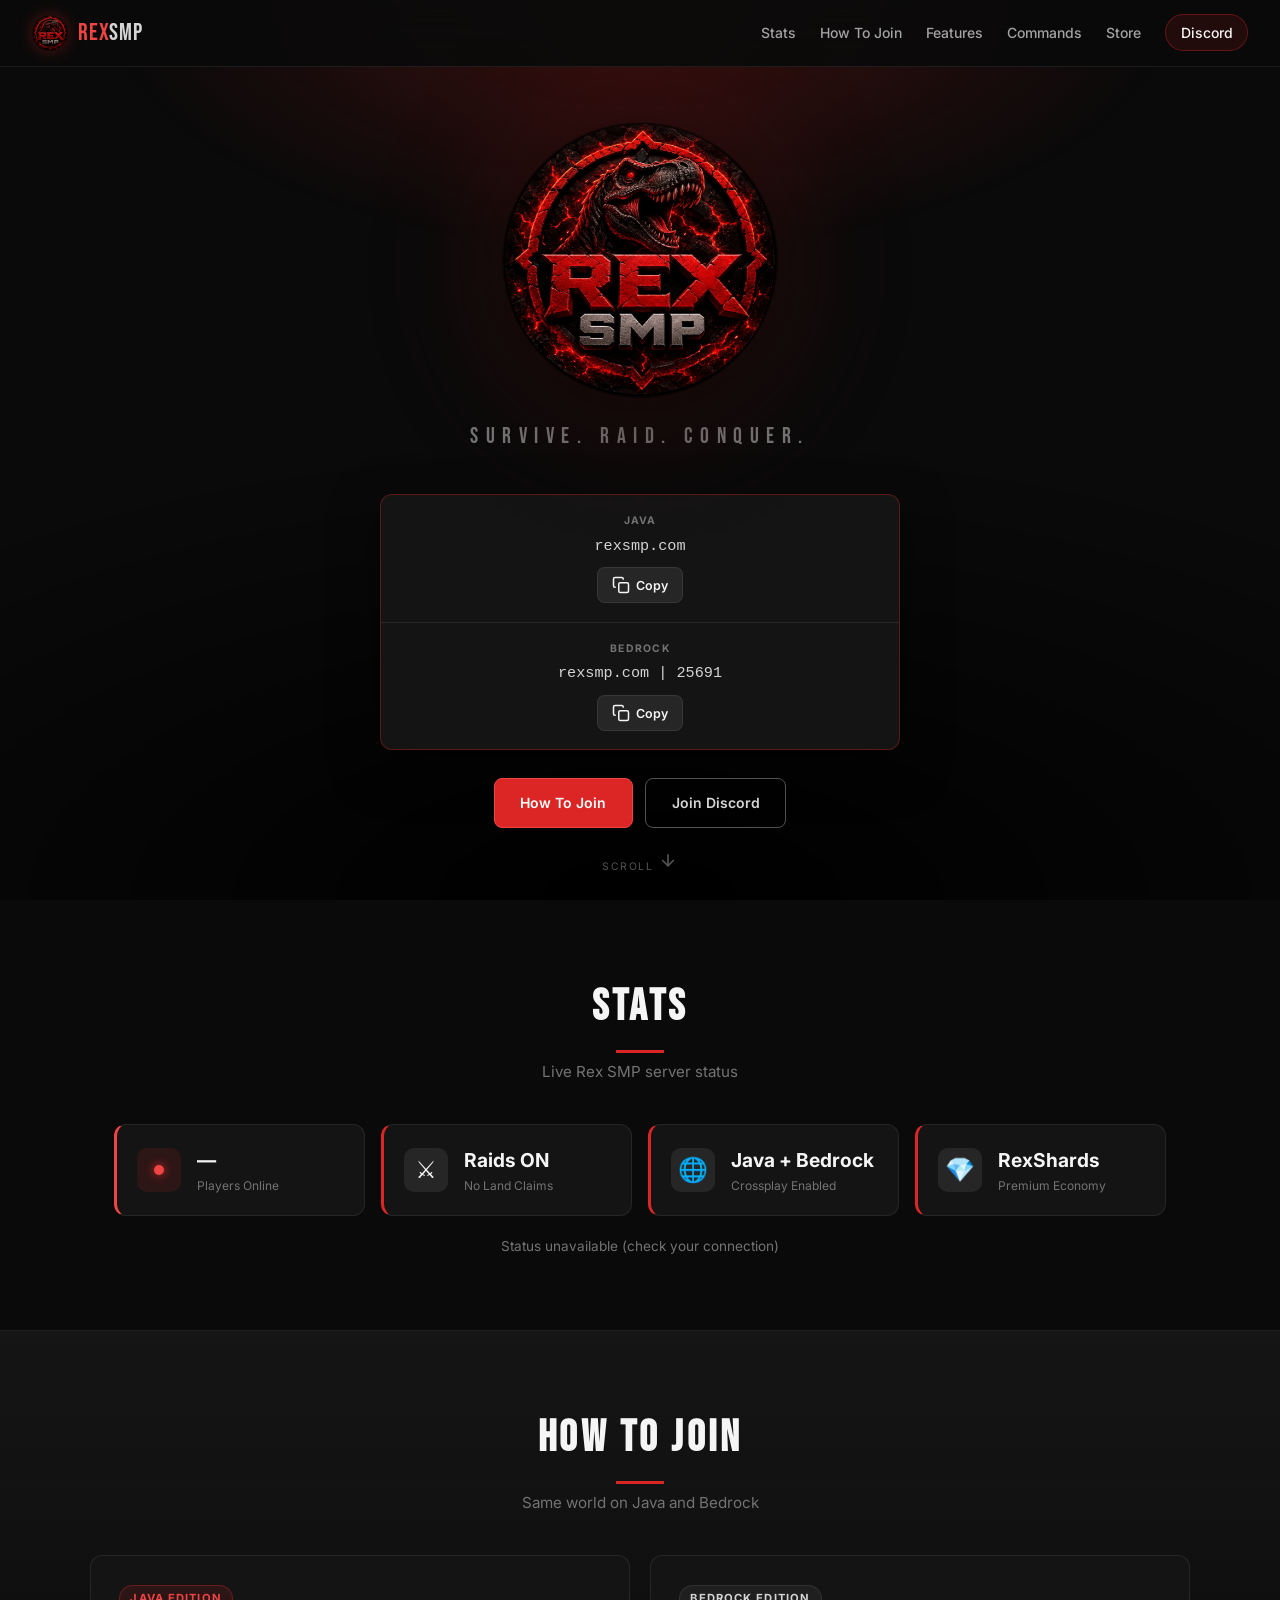
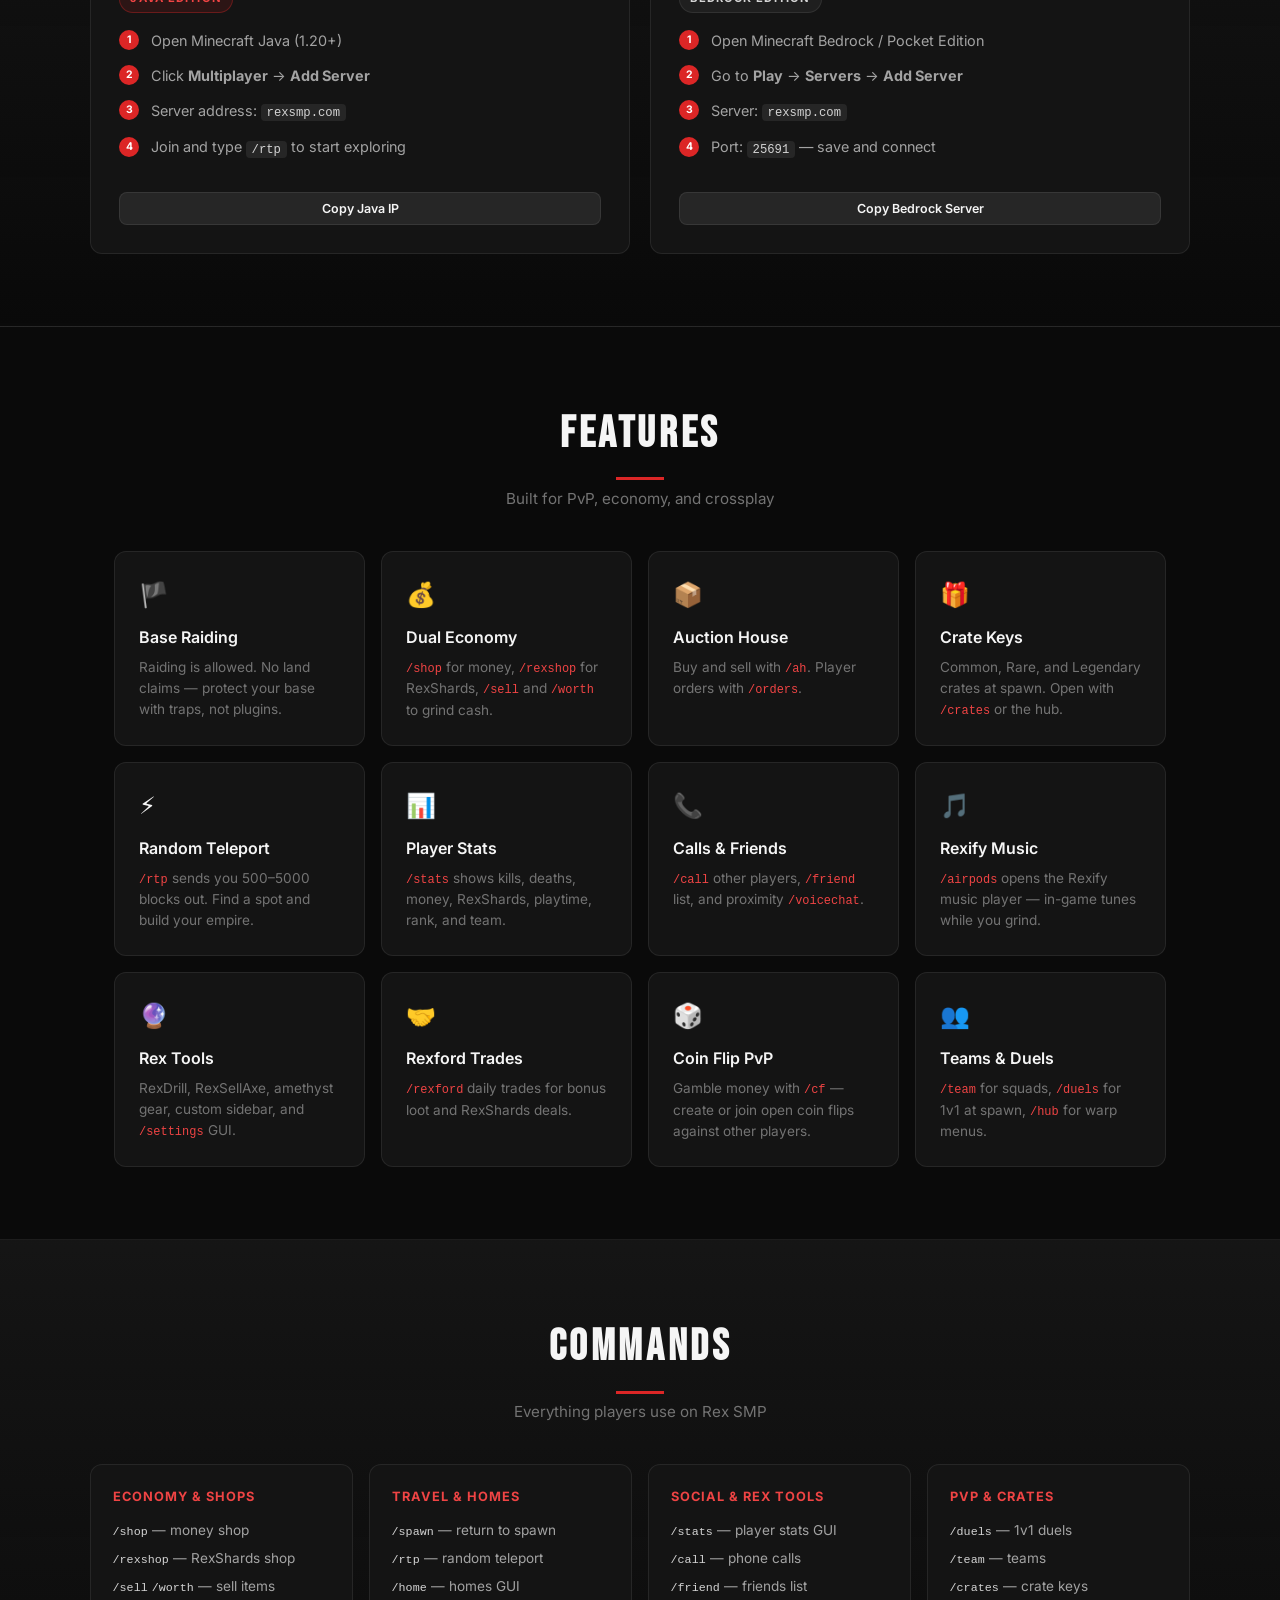
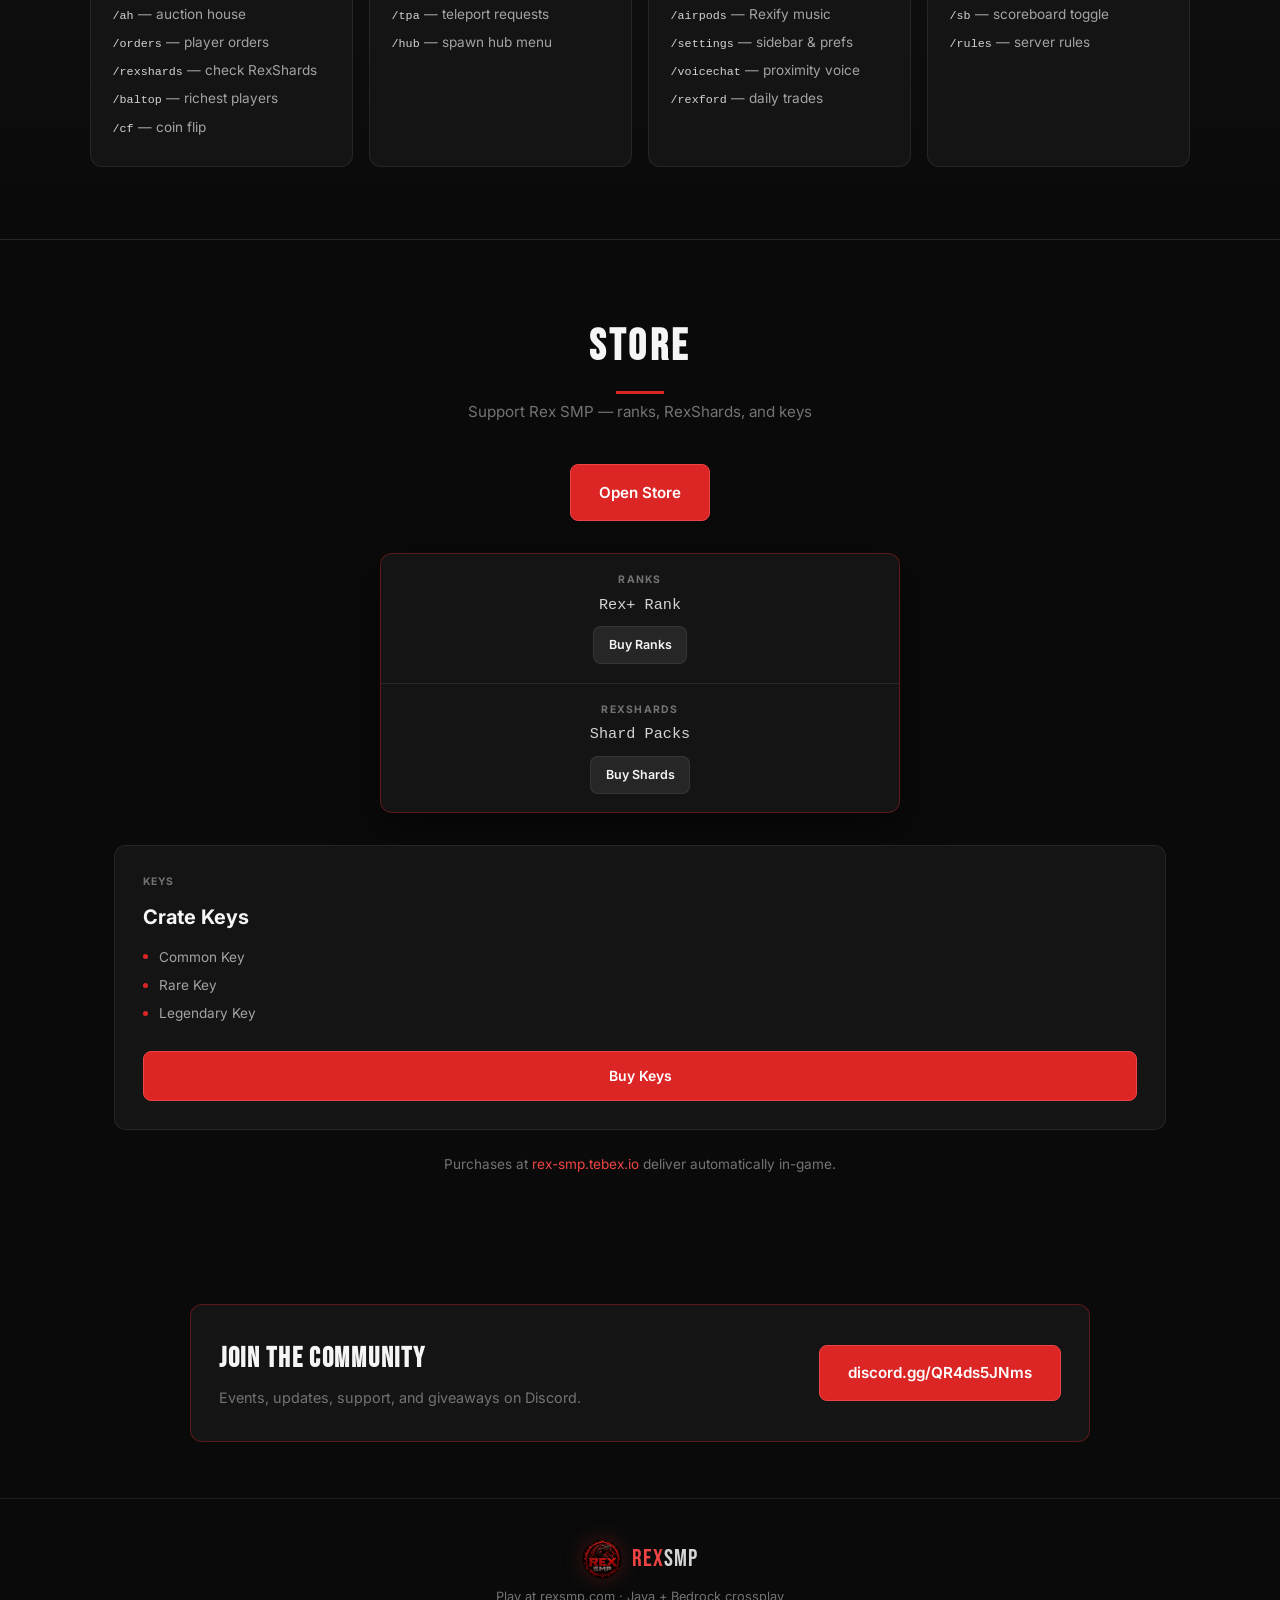
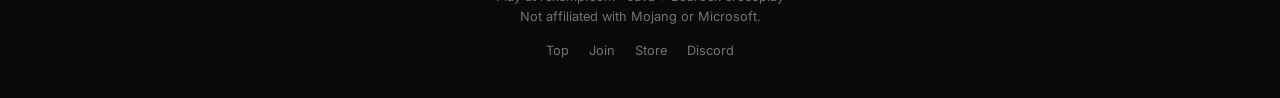
==== commit 244b003a: "Rex SMP website for rexsmp.com" ====
--- a/index.html
+++ b/index.html
@@ -16,7 +16,7 @@
   <link rel="preconnect" href="https://fonts.googleapis.com">
   <link rel="preconnect" href="https://fonts.gstatic.com" crossorigin>
   <link href="https://fonts.googleapis.com/css2?family=Bebas+Neue&family=Inter:wght@400;500;600;700&display=swap" rel="stylesheet">
-  <link rel="stylesheet" href="css/style.css?v=20260613">
+  <link rel="stylesheet" href="css/style.css?v=20260613b">
 </head>
 <body>
   <div class="bg-glow" aria-hidden="true"></div>
@@ -32,7 +32,7 @@
       <a href="#join">How To Join</a>
       <a href="#features">Features</a>
       <a href="#commands">Commands</a>
-      <a href="https://rex-smp.tebex.io" target="_blank" rel="noopener noreferrer">Store</a>
+      <a href="https://rex-smp.tebex.io/" target="_blank" rel="noopener noreferrer">Store</a>
       <a class="nav-discord" href="https://discord.gg/QR4ds5JNms" target="_blank" rel="noopener noreferrer">Discord</a>
     </div>
     <button class="nav-toggle" type="button" aria-label="Menu" aria-expanded="false">
@@ -282,30 +282,26 @@
       <p>Support Rex SMP — ranks, RexShards, and keys</p>
     </div>
     <div class="store-actions">
-      <a class="btn btn-primary btn-lg" href="https://rex-smp.tebex.io" target="_blank" rel="noopener noreferrer">Open Store</a>
-    </div>
-    <div class="store-grid">
-      <article class="store-card store-featured">
-        <div class="store-tag">Ranks</div>
-        <h3>Rex+ Rank</h3>
-        <ul class="store-perks">
-          <li>Extra homes</li>
-          <li>Priority queue</li>
-          <li>Faster RTP cooldown</li>
-          <li>Exclusive Rex chat prefix</li>
-        </ul>
-        <a class="btn btn-primary" href="https://rex-smp.tebex.io/category/ranks" target="_blank" rel="noopener noreferrer">View Ranks</a>
-      </article>
-      <article class="store-card">
-        <div class="store-tag">RexShards</div>
-        <h3>Shard Packs</h3>
-        <ul class="store-perks">
-          <li>Spawners & PvP gear</li>
-          <li>Crate keys</li>
-          <li>RexShop exclusives</li>
-        </ul>
-        <a class="btn btn-primary" href="https://rex-smp.tebex.io/category/rexshards" target="_blank" rel="noopener noreferrer">Buy Shards</a>
-      </article>
+      <a class="btn btn-primary btn-lg" href="https://rex-smp.tebex.io/" target="_blank" rel="noopener noreferrer">Open Store</a>
+    </div>
+    <div class="ip-card store-ip-card">
+      <div class="ip-row">
+        <div class="ip-info">
+          <span class="ip-label">Ranks</span>
+          <code class="ip-value">Rex+ Rank</code>
+        </div>
+        <a class="copy-btn store-buy-btn" href="https://rex-smp.tebex.io/category/ranks" target="_blank" rel="noopener noreferrer">Buy Ranks</a>
+      </div>
+      <div class="ip-divider"></div>
+      <div class="ip-row">
+        <div class="ip-info">
+          <span class="ip-label">RexShards</span>
+          <code class="ip-value">Shard Packs</code>
+        </div>
+        <a class="copy-btn store-buy-btn" href="https://rex-smp.tebex.io/category/rexshards" target="_blank" rel="noopener noreferrer">Buy Shards</a>
+      </div>
+    </div>
+    <div class="store-grid store-grid-keys">
       <article class="store-card">
         <div class="store-tag">Keys</div>
         <h3>Crate Keys</h3>
@@ -317,7 +313,7 @@
         <a class="btn btn-primary" href="https://rex-smp.tebex.io/category/keys" target="_blank" rel="noopener noreferrer">Buy Keys</a>
       </article>
     </div>
-    <p class="store-note">Purchases at <a href="https://rex-smp.tebex.io" target="_blank" rel="noopener noreferrer">rex-smp.tebex.io</a> deliver automatically in-game.</p>
+    <p class="store-note">Purchases at <a href="https://rex-smp.tebex.io/" target="_blank" rel="noopener noreferrer">rex-smp.tebex.io</a> deliver automatically in-game.</p>
   </section>
 
   <section class="discord-banner">
@@ -340,7 +336,7 @@
     <div class="footer-links">
       <a href="#top">Top</a>
       <a href="#join">Join</a>
-      <a href="https://rex-smp.tebex.io" target="_blank" rel="noopener noreferrer">Store</a>
+      <a href="https://rex-smp.tebex.io/" target="_blank" rel="noopener noreferrer">Store</a>
       <a href="https://discord.gg/QR4ds5JNms" target="_blank" rel="noopener noreferrer">Discord</a>
     </div>
   </footer>
--- a/css/style.css
+++ b/css/style.css
@@ -614,6 +614,23 @@
   margin-bottom: 2rem;
 }
 
+.store-ip-card {
+  margin: 0 auto 2rem;
+}
+
+a.store-buy-btn {
+  text-decoration: none;
+}
+
+a.store-buy-btn:hover {
+  color: var(--grey-100);
+}
+
+.store-grid-keys {
+  max-width: 360px;
+  margin: 0 auto;
+}
+
 .store-grid {
   display: grid;
   grid-template-columns: repeat(auto-fit, minmax(260px, 1fr));
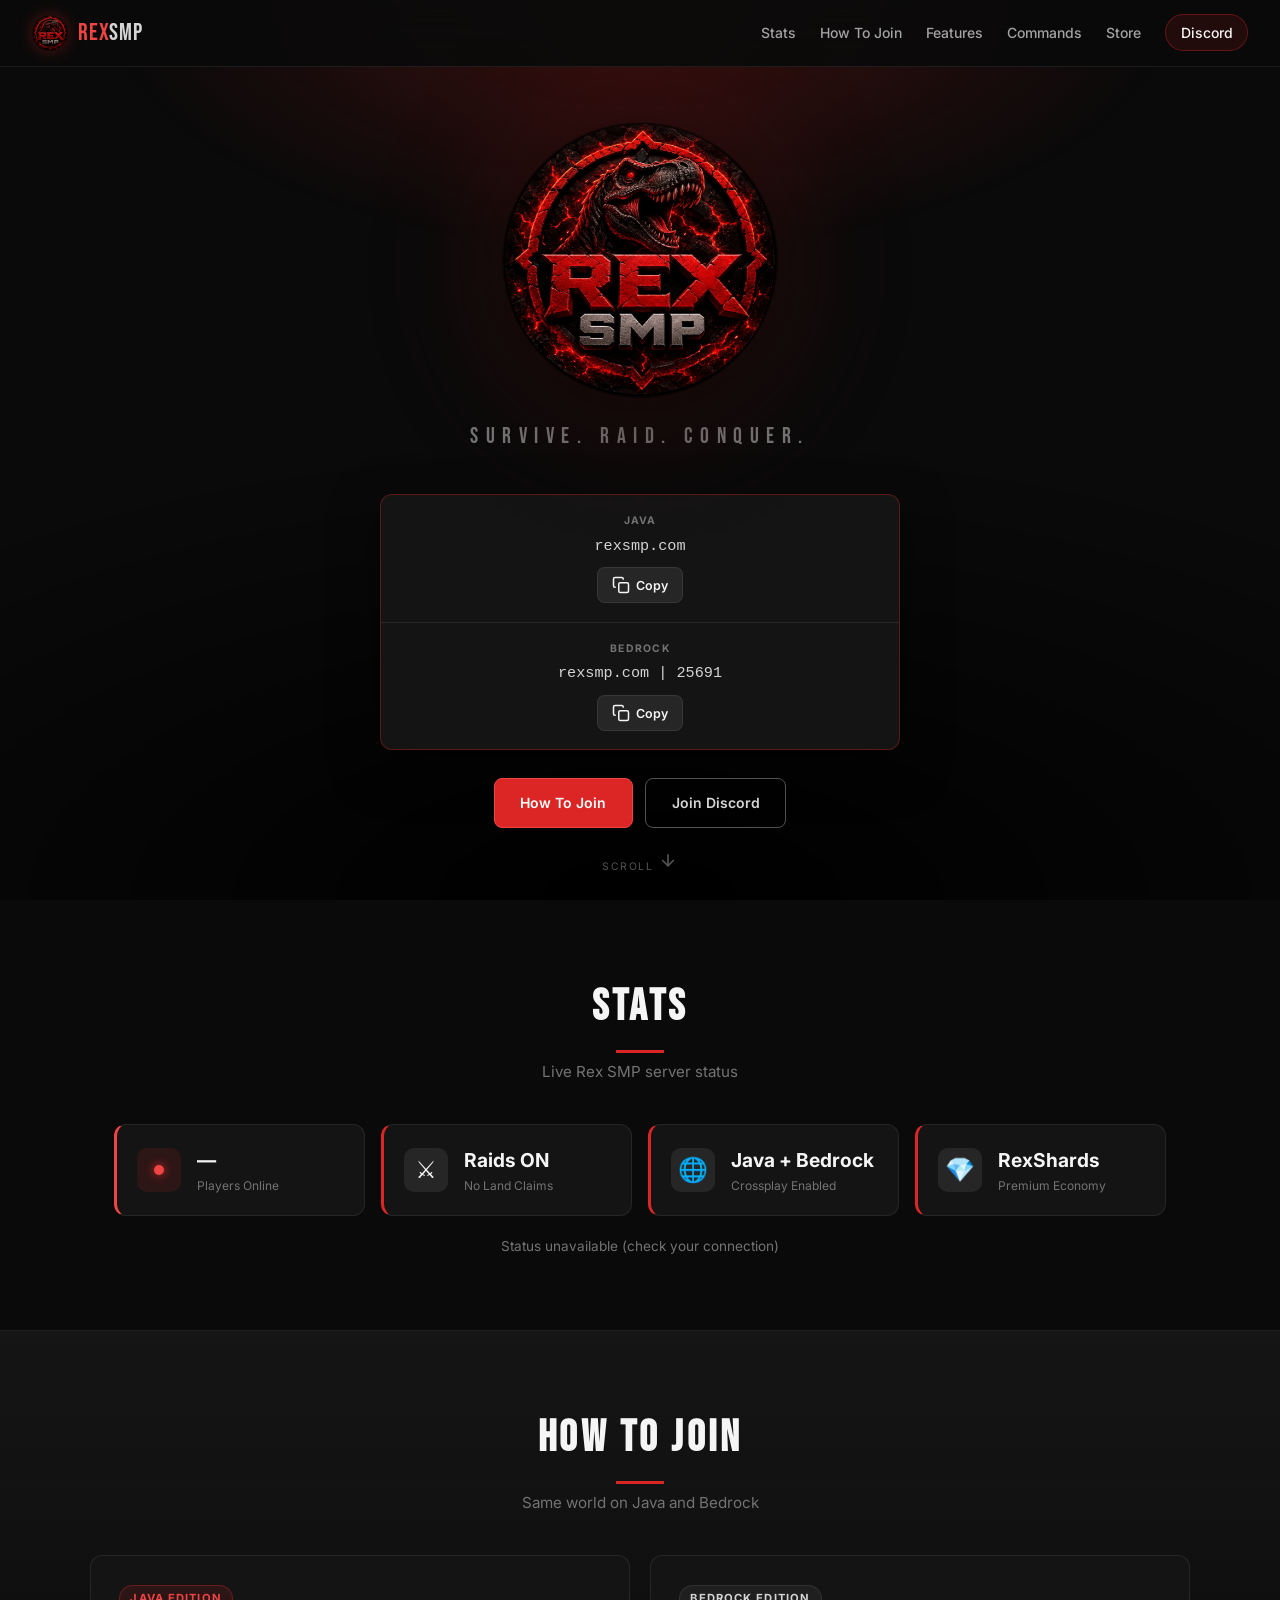
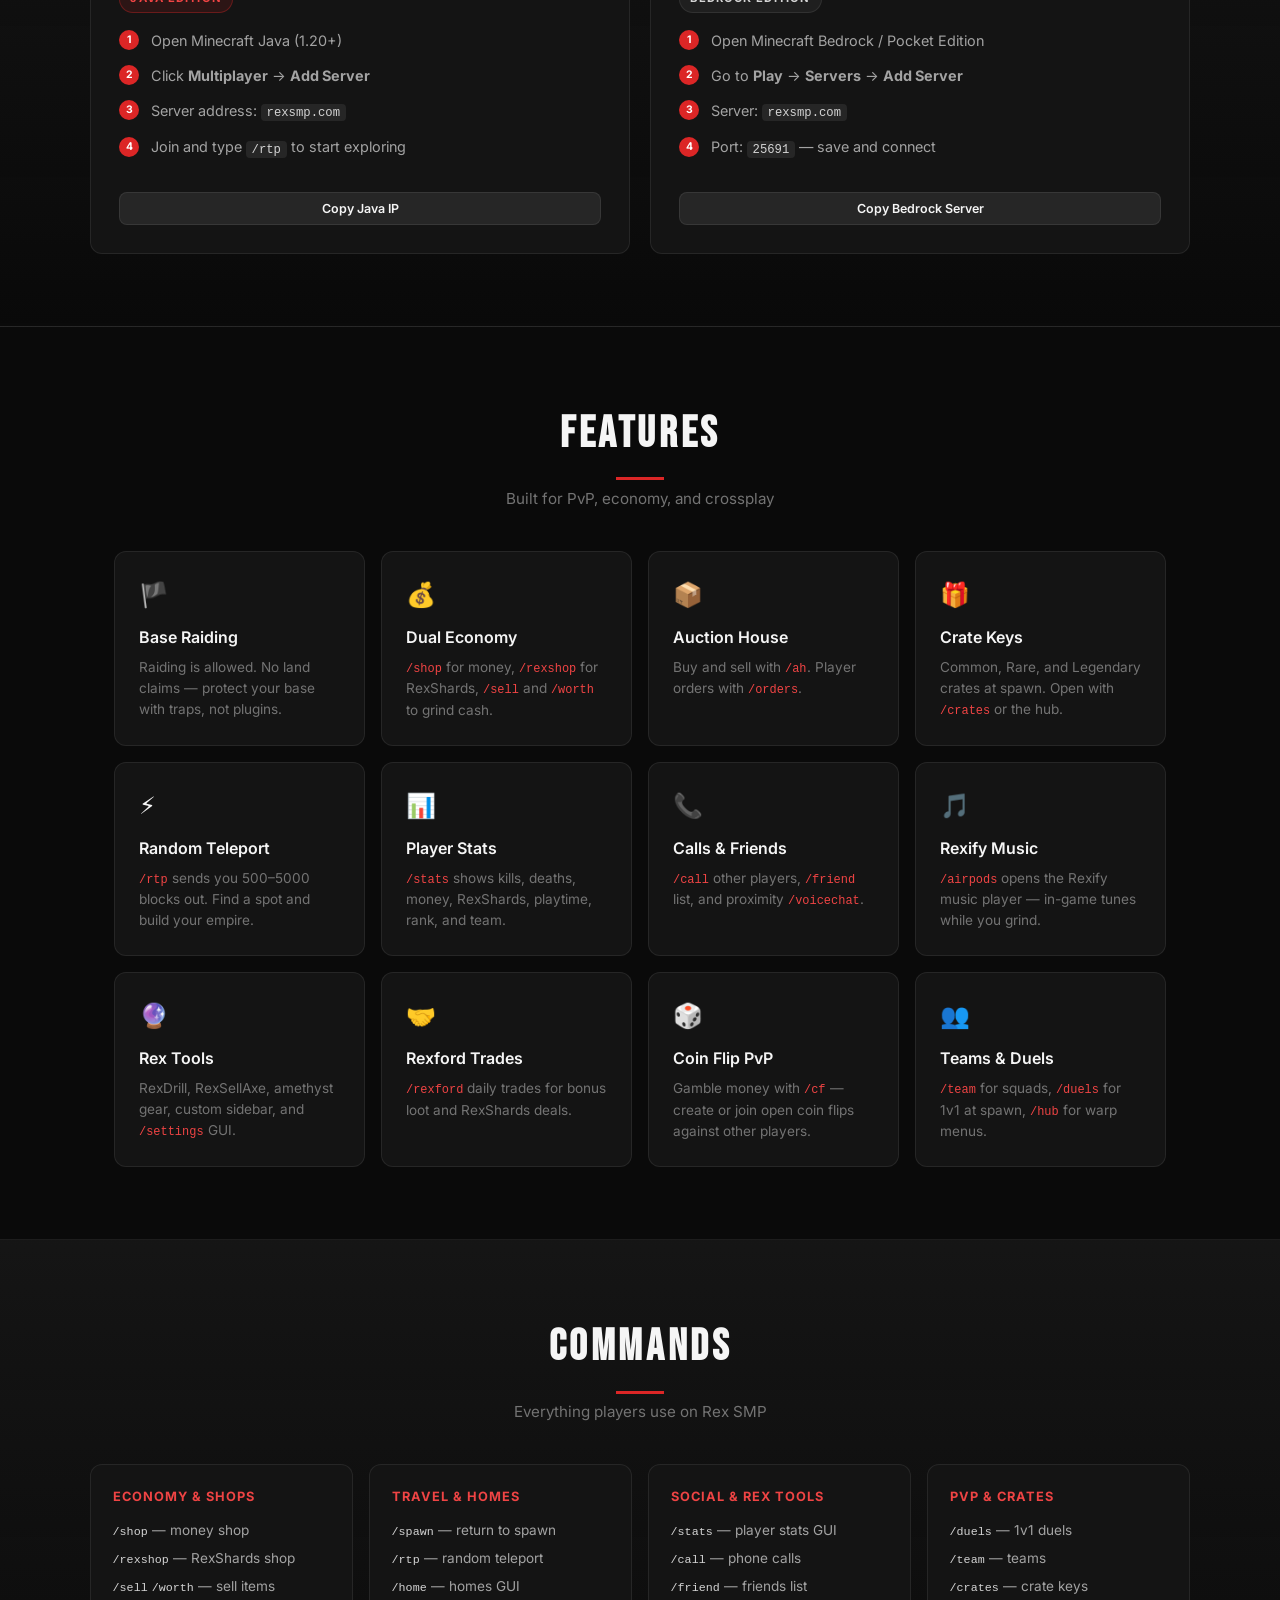
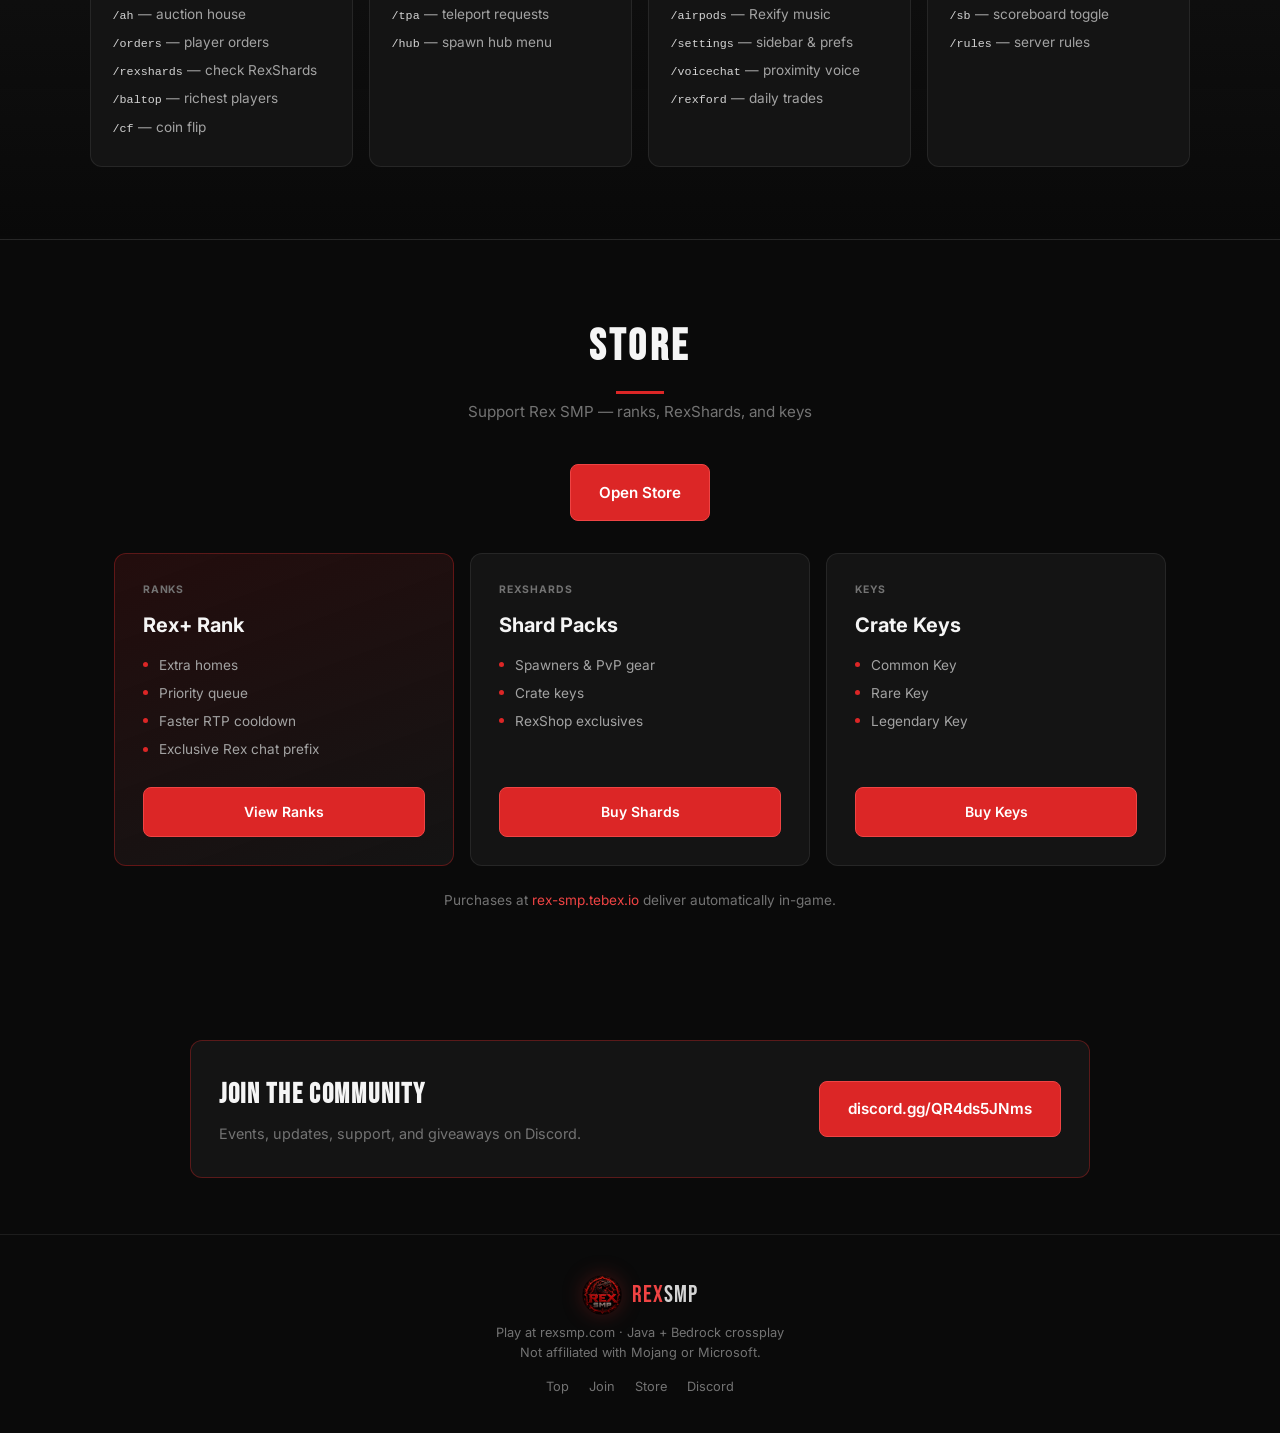
==== commit a43ea89a: "Rex SMP website for rexsmp.com" ====
--- a/index.html
+++ b/index.html
@@ -16,7 +16,7 @@
   <link rel="preconnect" href="https://fonts.googleapis.com">
   <link rel="preconnect" href="https://fonts.gstatic.com" crossorigin>
   <link href="https://fonts.googleapis.com/css2?family=Bebas+Neue&family=Inter:wght@400;500;600;700&display=swap" rel="stylesheet">
-  <link rel="stylesheet" href="css/style.css?v=20260613b">
+  <link rel="stylesheet" href="css/style.css?v=20260613">
 </head>
 <body>
   <div class="bg-glow" aria-hidden="true"></div>
@@ -284,24 +284,28 @@
     <div class="store-actions">
       <a class="btn btn-primary btn-lg" href="https://rex-smp.tebex.io/" target="_blank" rel="noopener noreferrer">Open Store</a>
     </div>
-    <div class="ip-card store-ip-card">
-      <div class="ip-row">
-        <div class="ip-info">
-          <span class="ip-label">Ranks</span>
-          <code class="ip-value">Rex+ Rank</code>
-        </div>
-        <a class="copy-btn store-buy-btn" href="https://rex-smp.tebex.io/category/ranks" target="_blank" rel="noopener noreferrer">Buy Ranks</a>
-      </div>
-      <div class="ip-divider"></div>
-      <div class="ip-row">
-        <div class="ip-info">
-          <span class="ip-label">RexShards</span>
-          <code class="ip-value">Shard Packs</code>
-        </div>
-        <a class="copy-btn store-buy-btn" href="https://rex-smp.tebex.io/category/rexshards" target="_blank" rel="noopener noreferrer">Buy Shards</a>
-      </div>
-    </div>
-    <div class="store-grid store-grid-keys">
+    <div class="store-grid">
+      <article class="store-card store-featured">
+        <div class="store-tag">Ranks</div>
+        <h3>Rex+ Rank</h3>
+        <ul class="store-perks">
+          <li>Extra homes</li>
+          <li>Priority queue</li>
+          <li>Faster RTP cooldown</li>
+          <li>Exclusive Rex chat prefix</li>
+        </ul>
+        <a class="btn btn-primary" href="https://rex-smp.tebex.io/category/ranks" target="_blank" rel="noopener noreferrer">View Ranks</a>
+      </article>
+      <article class="store-card">
+        <div class="store-tag">RexShards</div>
+        <h3>Shard Packs</h3>
+        <ul class="store-perks">
+          <li>Spawners & PvP gear</li>
+          <li>Crate keys</li>
+          <li>RexShop exclusives</li>
+        </ul>
+        <a class="btn btn-primary" href="https://rex-smp.tebex.io/category/rexshards" target="_blank" rel="noopener noreferrer">Buy Shards</a>
+      </article>
       <article class="store-card">
         <div class="store-tag">Keys</div>
         <h3>Crate Keys</h3>
--- a/css/style.css
+++ b/css/style.css
@@ -614,23 +614,6 @@
   margin-bottom: 2rem;
 }
 
-.store-ip-card {
-  margin: 0 auto 2rem;
-}
-
-a.store-buy-btn {
-  text-decoration: none;
-}
-
-a.store-buy-btn:hover {
-  color: var(--grey-100);
-}
-
-.store-grid-keys {
-  max-width: 360px;
-  margin: 0 auto;
-}
-
 .store-grid {
   display: grid;
   grid-template-columns: repeat(auto-fit, minmax(260px, 1fr));
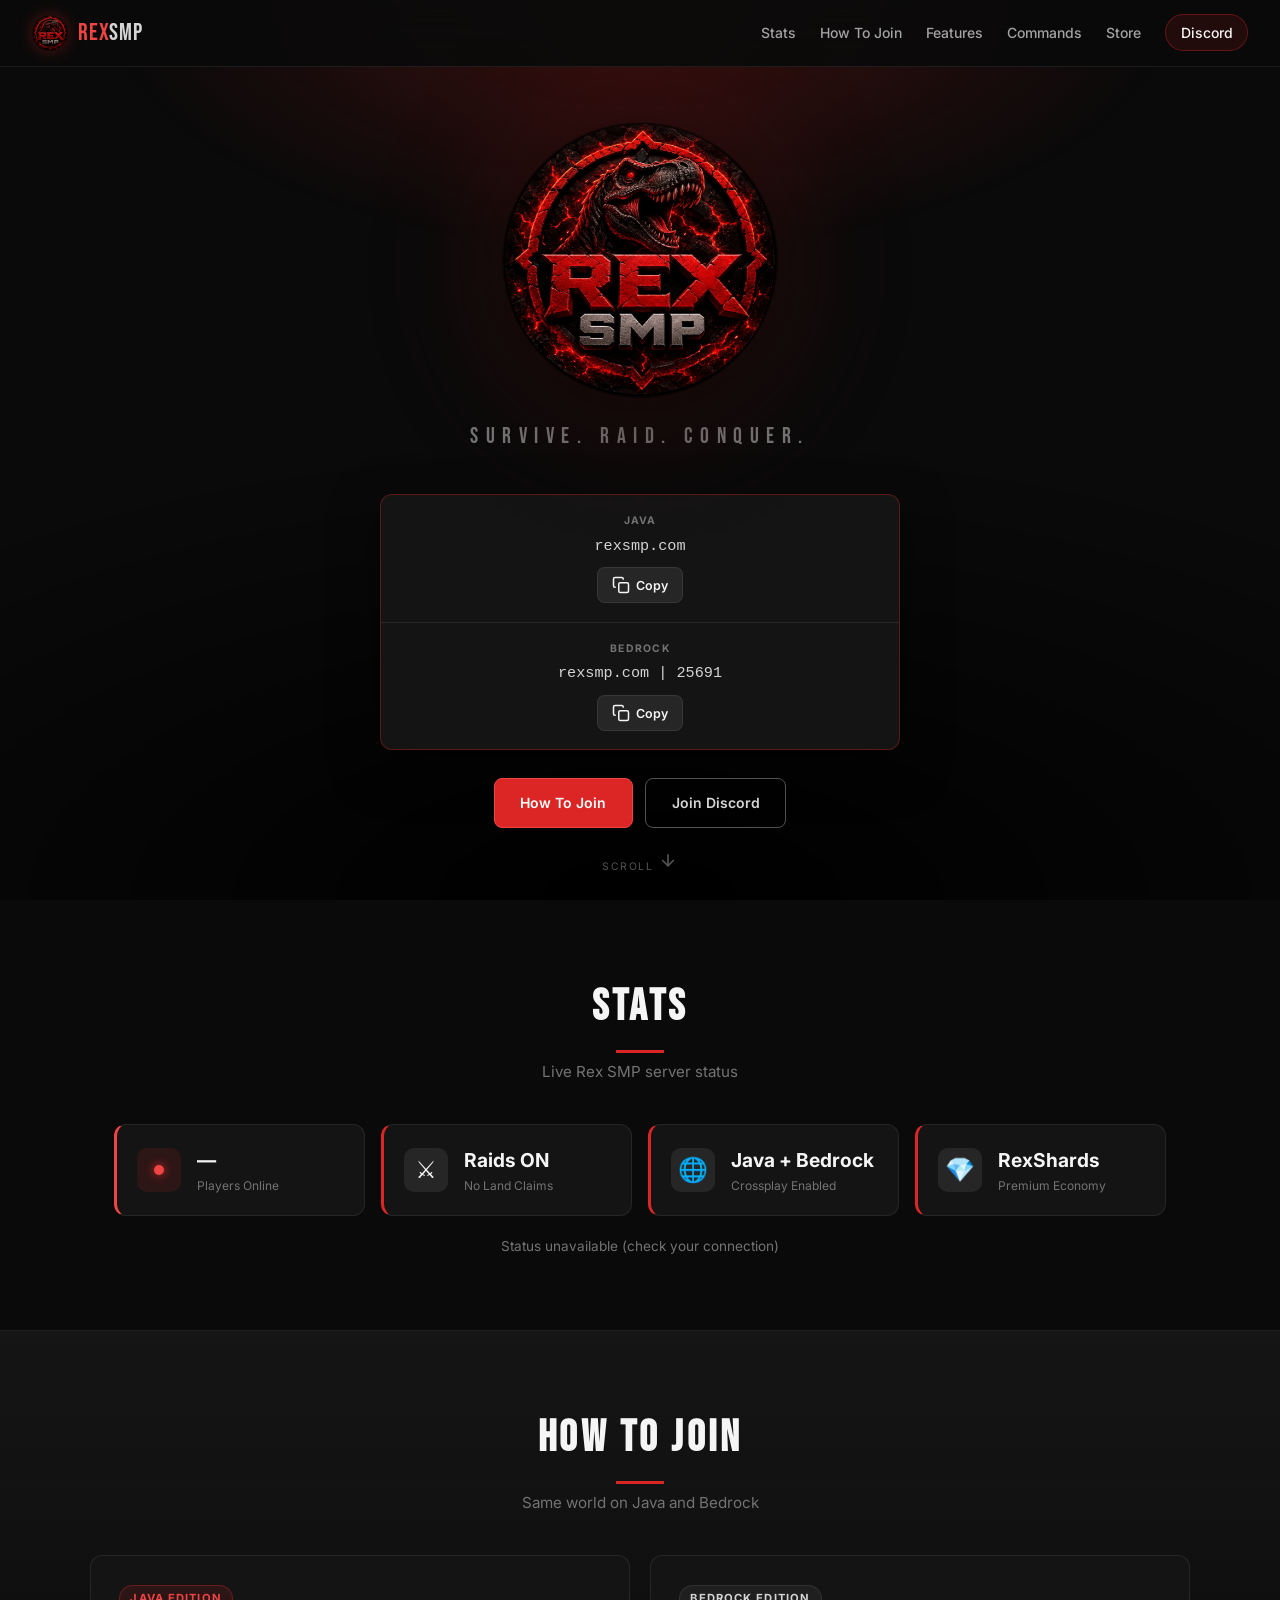
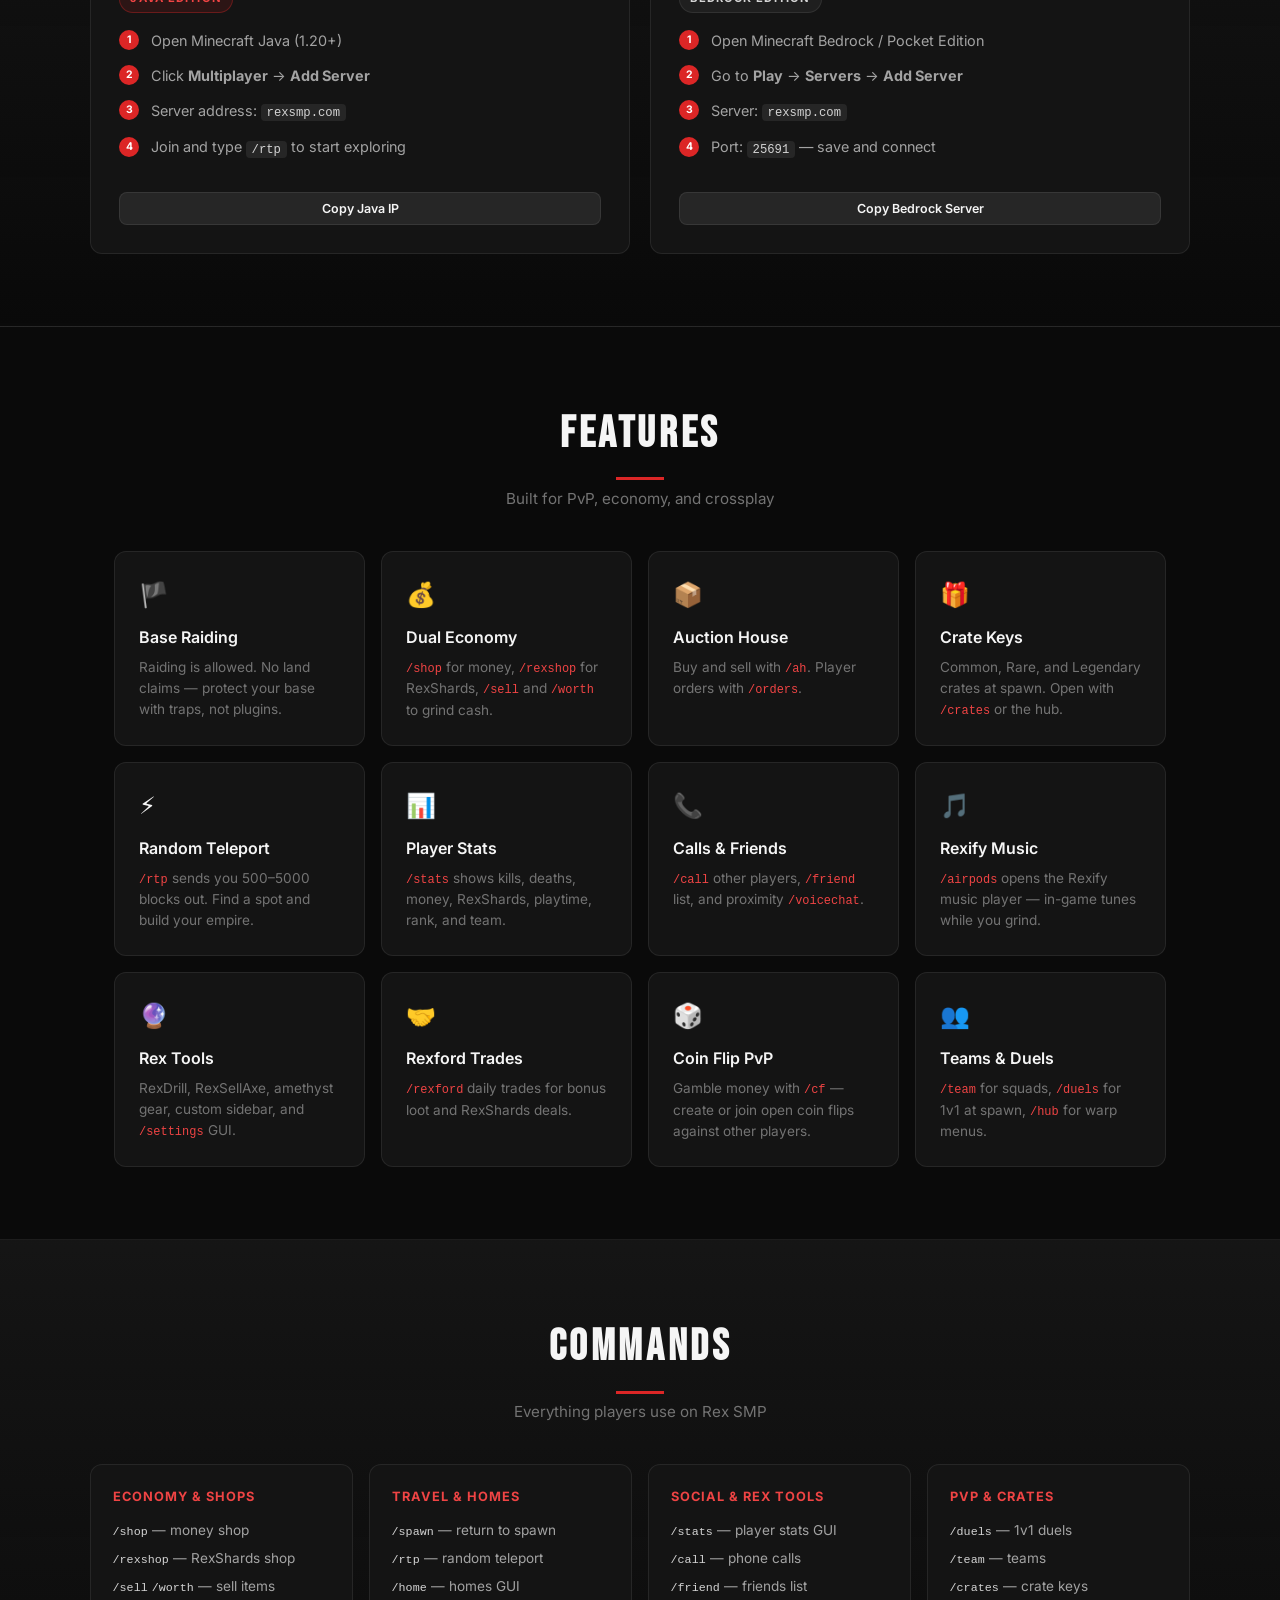
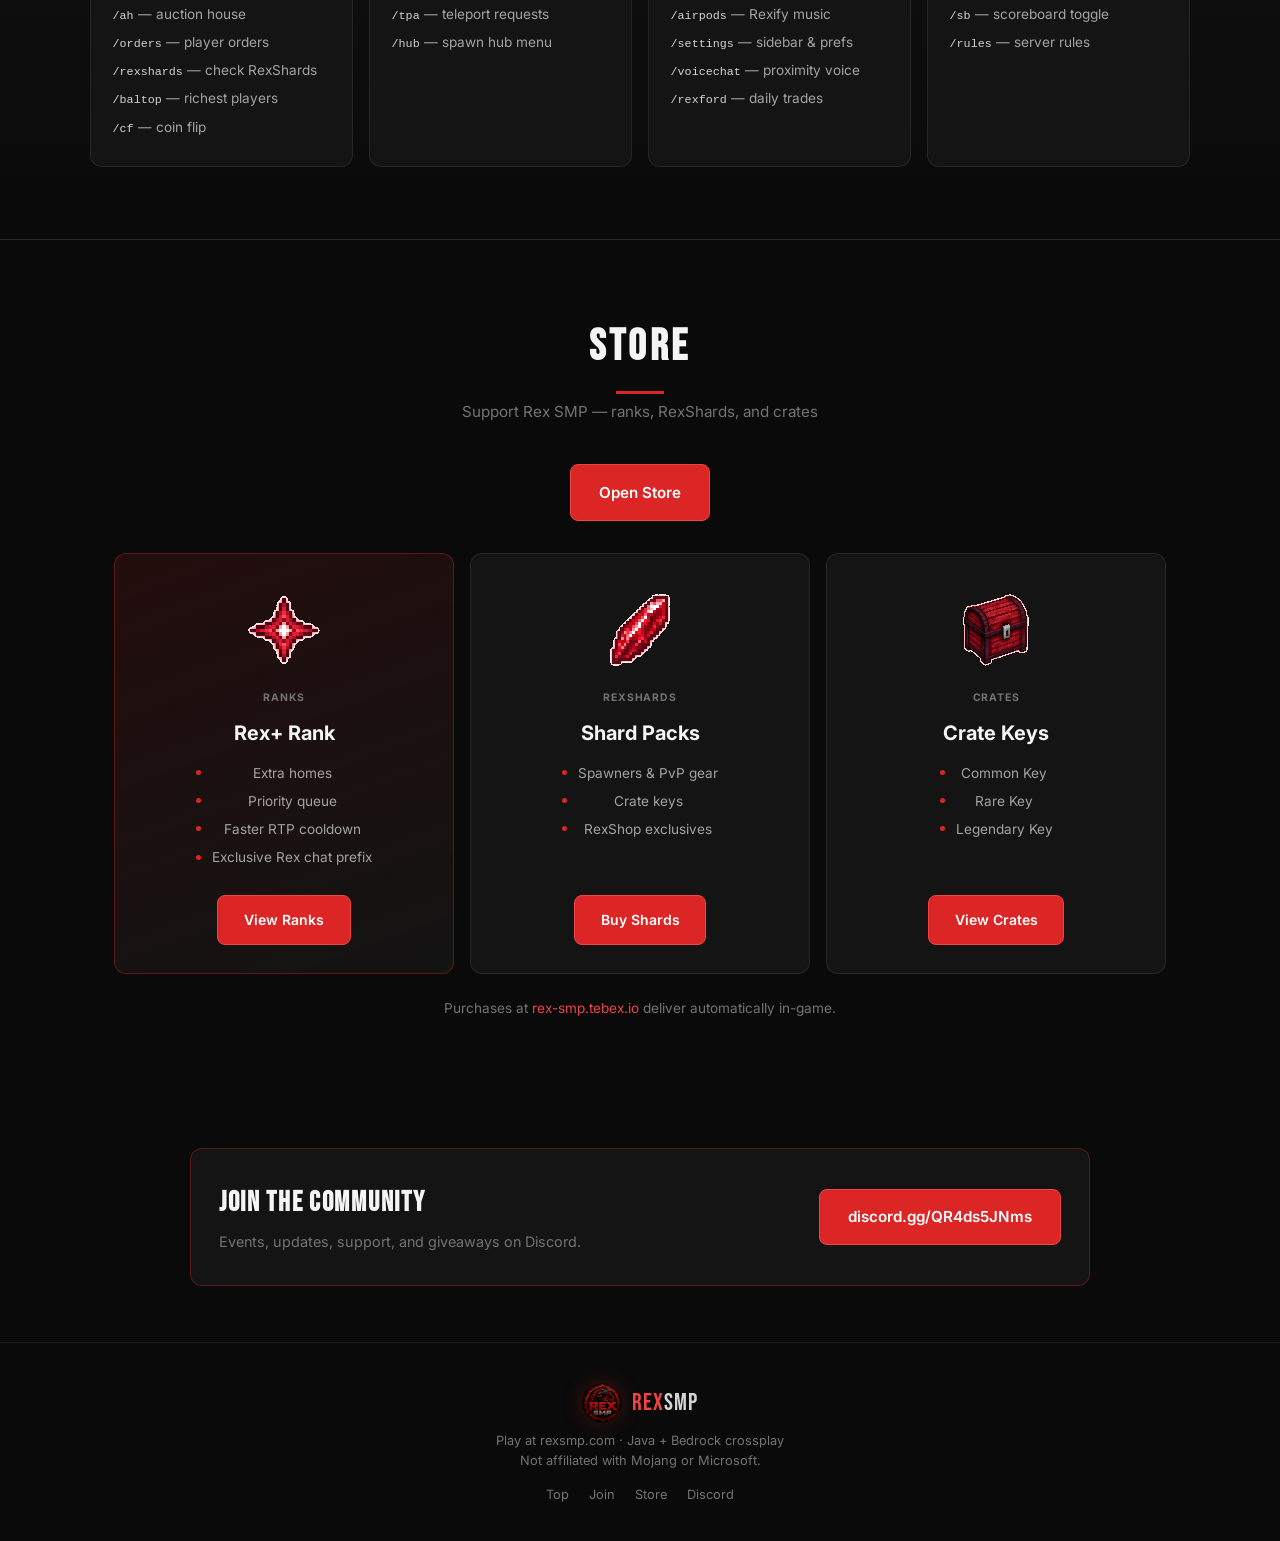
==== commit e37699d3: "Rex SMP website for rexsmp.com" ====
--- a/index.html
+++ b/index.html
@@ -279,13 +279,16 @@
   <section class="section" id="store">
     <div class="section-head">
       <h2>Store</h2>
-      <p>Support Rex SMP — ranks, RexShards, and keys</p>
+      <p>Support Rex SMP — ranks, RexShards, and crates</p>
     </div>
     <div class="store-actions">
       <a class="btn btn-primary btn-lg" href="https://rex-smp.tebex.io/" target="_blank" rel="noopener noreferrer">Open Store</a>
     </div>
     <div class="store-grid">
       <article class="store-card store-featured">
+        <div class="store-card-icon">
+          <img src="img/store/ranks.png?v=18" alt="Ranks — red nether star" width="96" height="96" loading="lazy">
+        </div>
         <div class="store-tag">Ranks</div>
         <h3>Rex+ Rank</h3>
         <ul class="store-perks">
@@ -297,6 +300,9 @@
         <a class="btn btn-primary" href="https://rex-smp.tebex.io/category/ranks" target="_blank" rel="noopener noreferrer">View Ranks</a>
       </article>
       <article class="store-card">
+        <div class="store-card-icon">
+          <img src="img/store/rexshards.png?v=18" alt="RexShards — red amethyst shard" width="96" height="96" loading="lazy">
+        </div>
         <div class="store-tag">RexShards</div>
         <h3>Shard Packs</h3>
         <ul class="store-perks">
@@ -307,14 +313,17 @@
         <a class="btn btn-primary" href="https://rex-smp.tebex.io/category/rexshards" target="_blank" rel="noopener noreferrer">Buy Shards</a>
       </article>
       <article class="store-card">
-        <div class="store-tag">Keys</div>
+        <div class="store-card-icon">
+          <img src="img/store/crates.png?v=18" alt="Crates — red treasure chest" width="96" height="96" loading="lazy">
+        </div>
+        <div class="store-tag">Crates</div>
         <h3>Crate Keys</h3>
         <ul class="store-perks">
           <li>Common Key</li>
           <li>Rare Key</li>
           <li>Legendary Key</li>
         </ul>
-        <a class="btn btn-primary" href="https://rex-smp.tebex.io/category/keys" target="_blank" rel="noopener noreferrer">Buy Keys</a>
+        <a class="btn btn-primary" href="https://rex-smp.tebex.io/category/crates" target="_blank" rel="noopener noreferrer">View Crates</a>
       </article>
     </div>
     <p class="store-note">Purchases at <a href="https://rex-smp.tebex.io/" target="_blank" rel="noopener noreferrer">rex-smp.tebex.io</a> deliver automatically in-game.</p>
--- a/css/style.css
+++ b/css/style.css
@@ -629,6 +629,25 @@
   border-radius: var(--radius);
   display: flex;
   flex-direction: column;
+  align-items: center;
+  text-align: center;
+}
+
+.store-card-icon {
+  width: 96px;
+  height: 96px;
+  margin-bottom: 0.75rem;
+  display: flex;
+  align-items: center;
+  justify-content: center;
+}
+
+.store-card-icon img {
+  width: 96px;
+  height: 96px;
+  object-fit: contain;
+  image-rendering: pixelated;
+  display: block;
 }
 
 .store-featured {
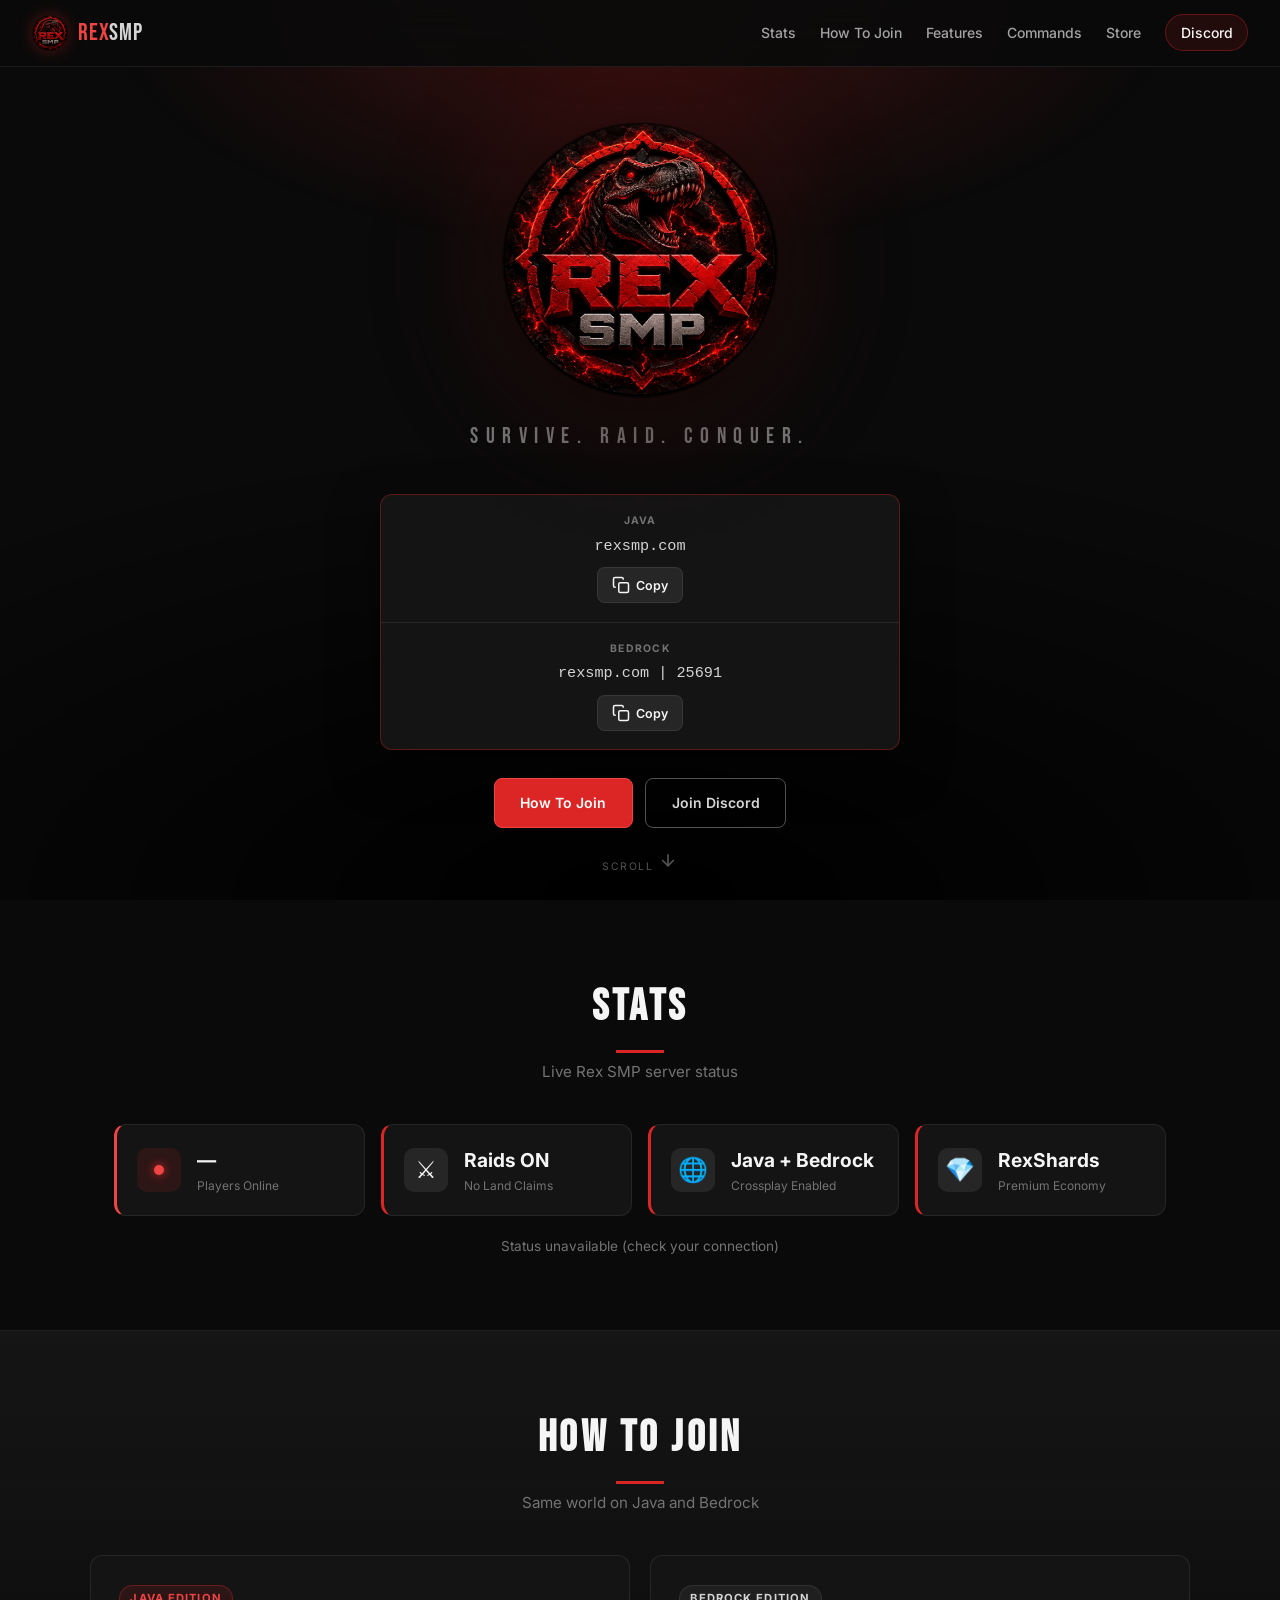
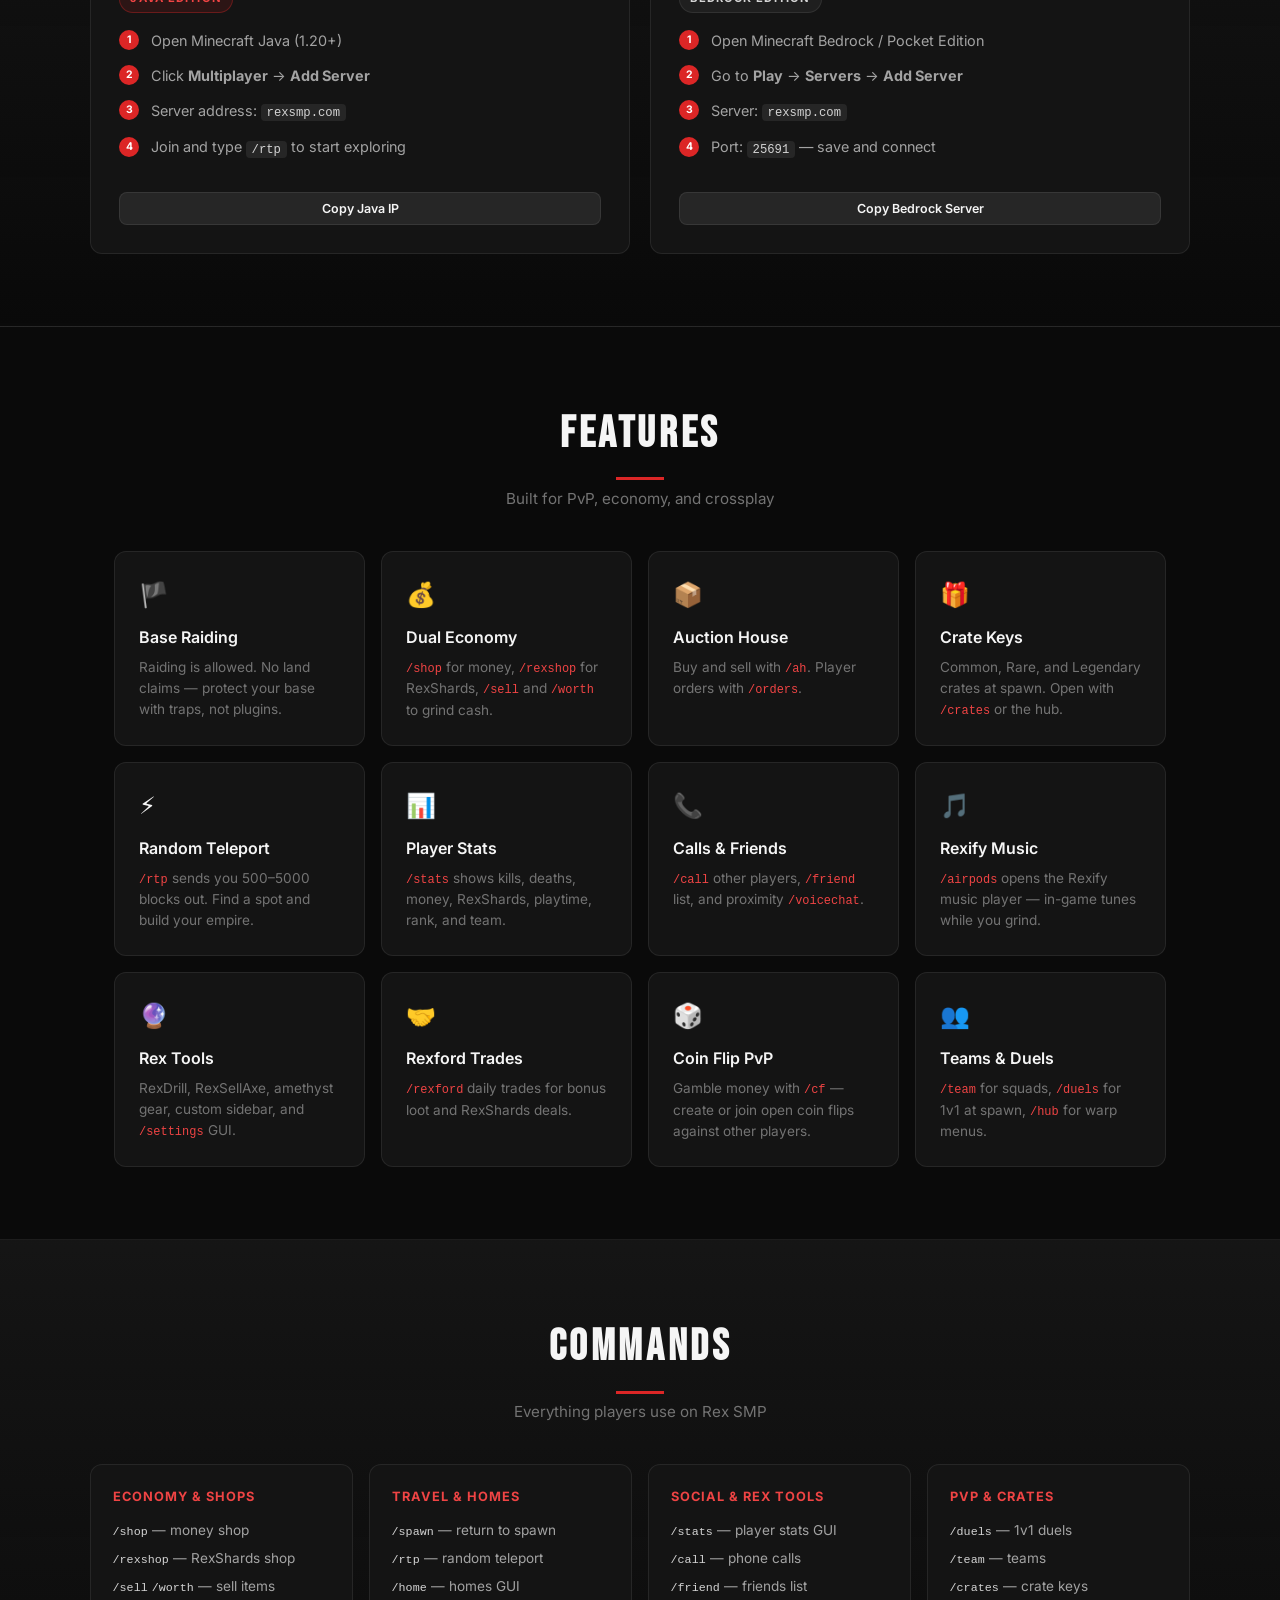
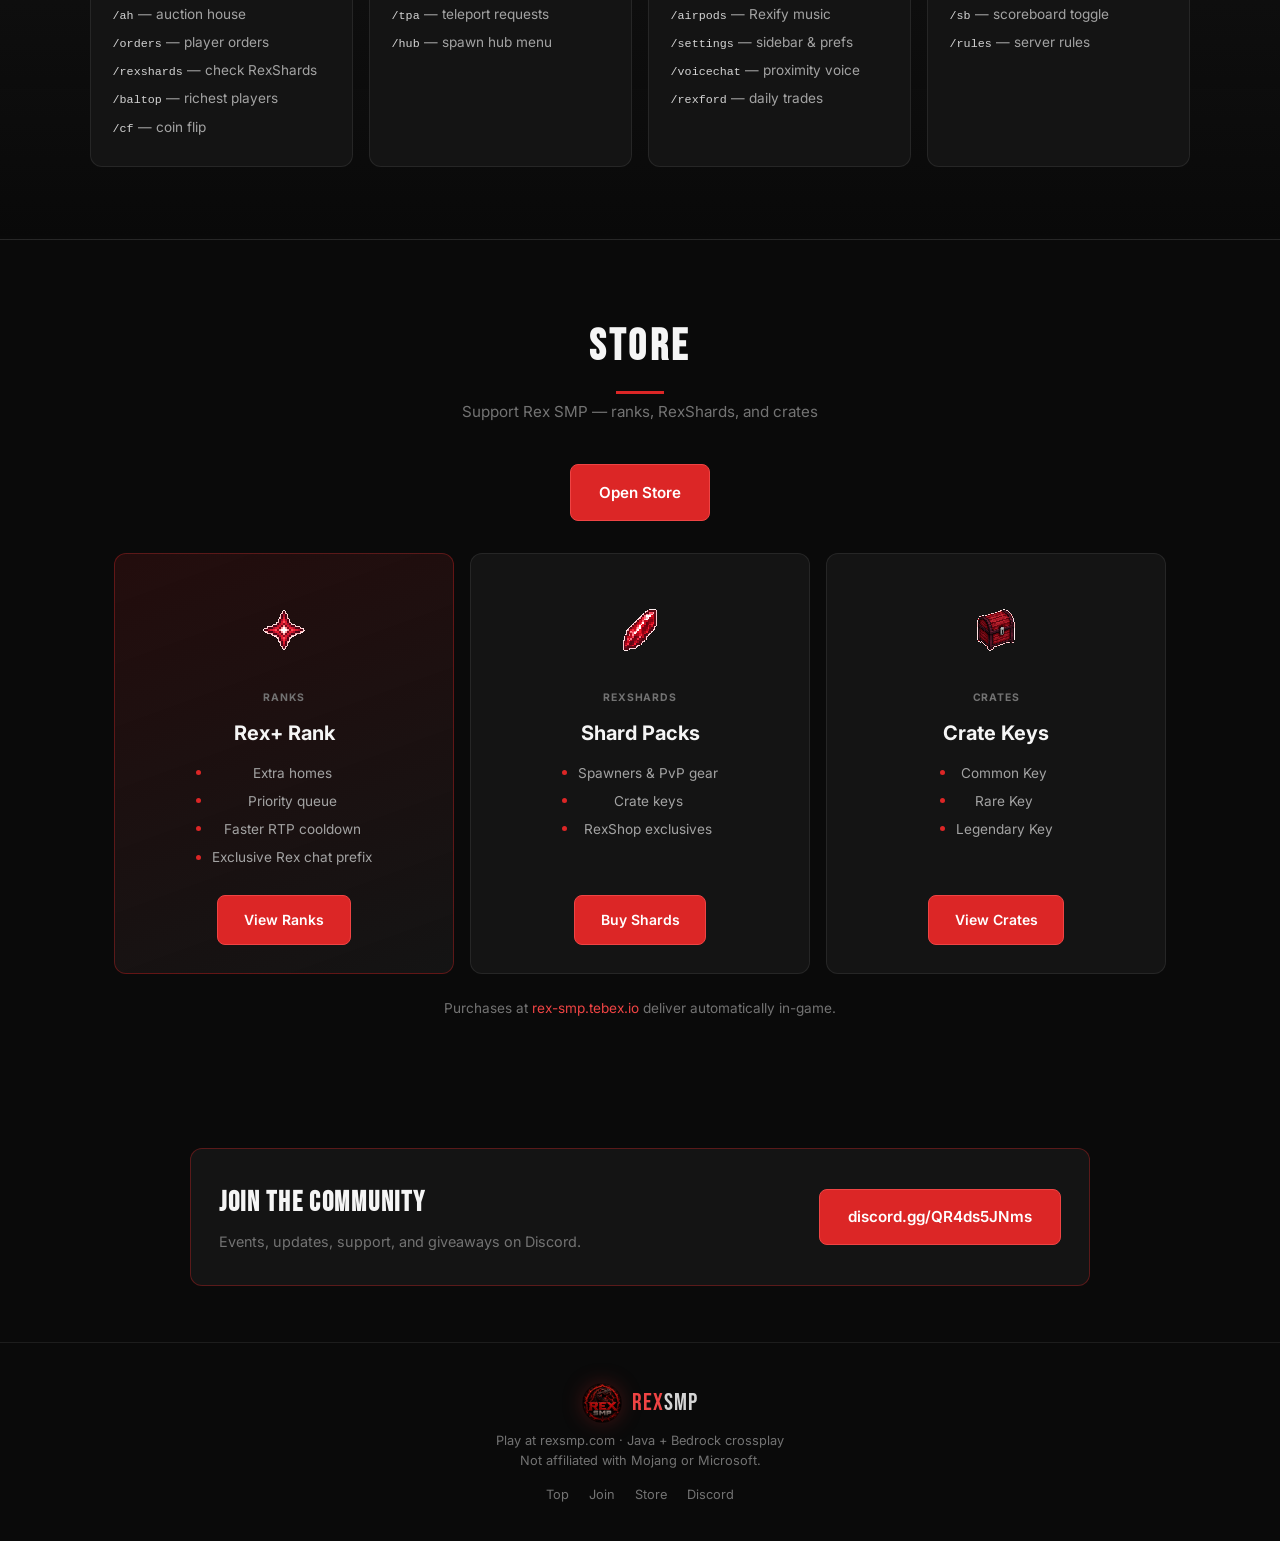
==== commit 0e9b492c: "Rex SMP website for rexsmp.com" ====
--- a/index.html
+++ b/index.html
@@ -287,7 +287,7 @@
     <div class="store-grid">
       <article class="store-card store-featured">
         <div class="store-card-icon">
-          <img src="img/store/ranks.png?v=18" alt="Ranks — red nether star" width="96" height="96" loading="lazy">
+          <img src="img/store/ranks.png?v=19" alt="Ranks — red nether star" width="96" height="96" loading="lazy">
         </div>
         <div class="store-tag">Ranks</div>
         <h3>Rex+ Rank</h3>
@@ -301,7 +301,7 @@
       </article>
       <article class="store-card">
         <div class="store-card-icon">
-          <img src="img/store/rexshards.png?v=18" alt="RexShards — red amethyst shard" width="96" height="96" loading="lazy">
+          <img src="img/store/rexshards.png?v=19" alt="RexShards — red amethyst shard" width="96" height="96" loading="lazy">
         </div>
         <div class="store-tag">RexShards</div>
         <h3>Shard Packs</h3>
@@ -314,7 +314,7 @@
       </article>
       <article class="store-card">
         <div class="store-card-icon">
-          <img src="img/store/crates.png?v=18" alt="Crates — red treasure chest" width="96" height="96" loading="lazy">
+          <img src="img/store/crates.png?v=19" alt="Crates — red treasure chest" width="96" height="96" loading="lazy">
         </div>
         <div class="store-tag">Crates</div>
         <h3>Crate Keys</h3>
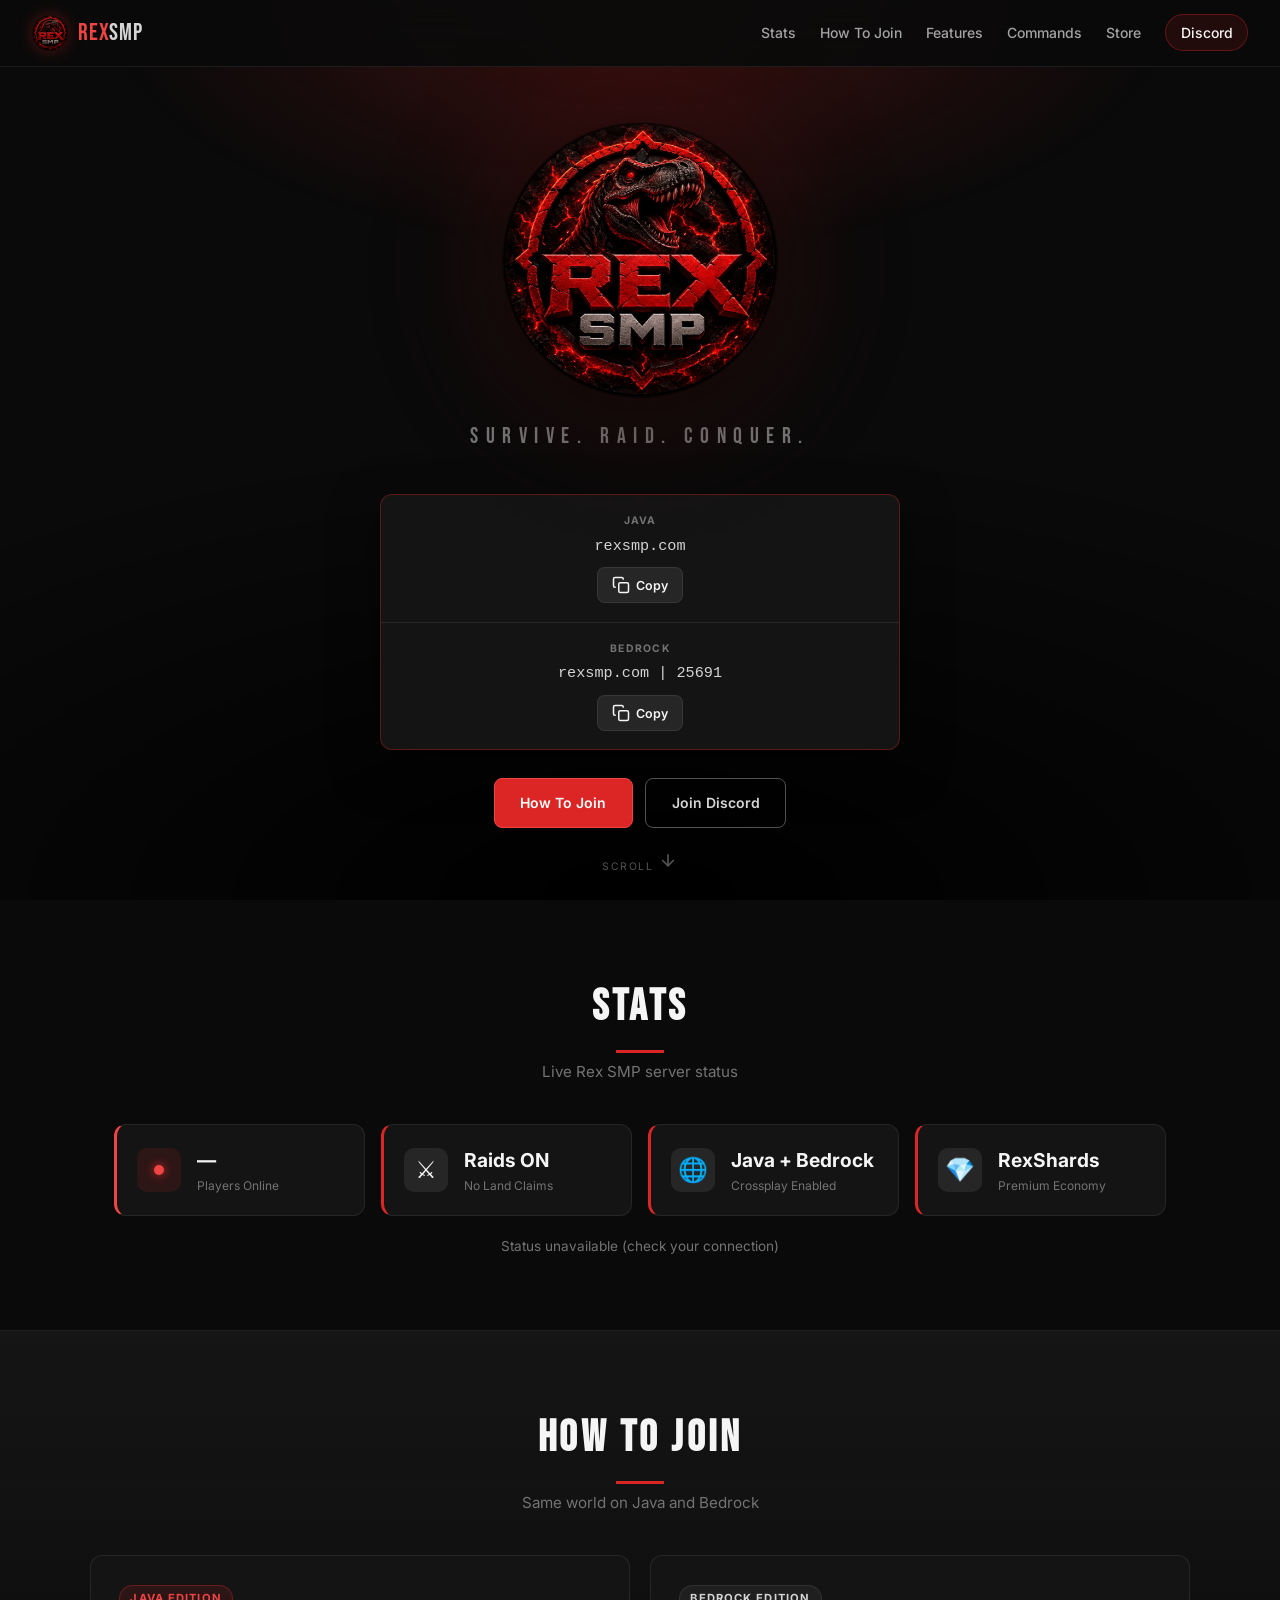
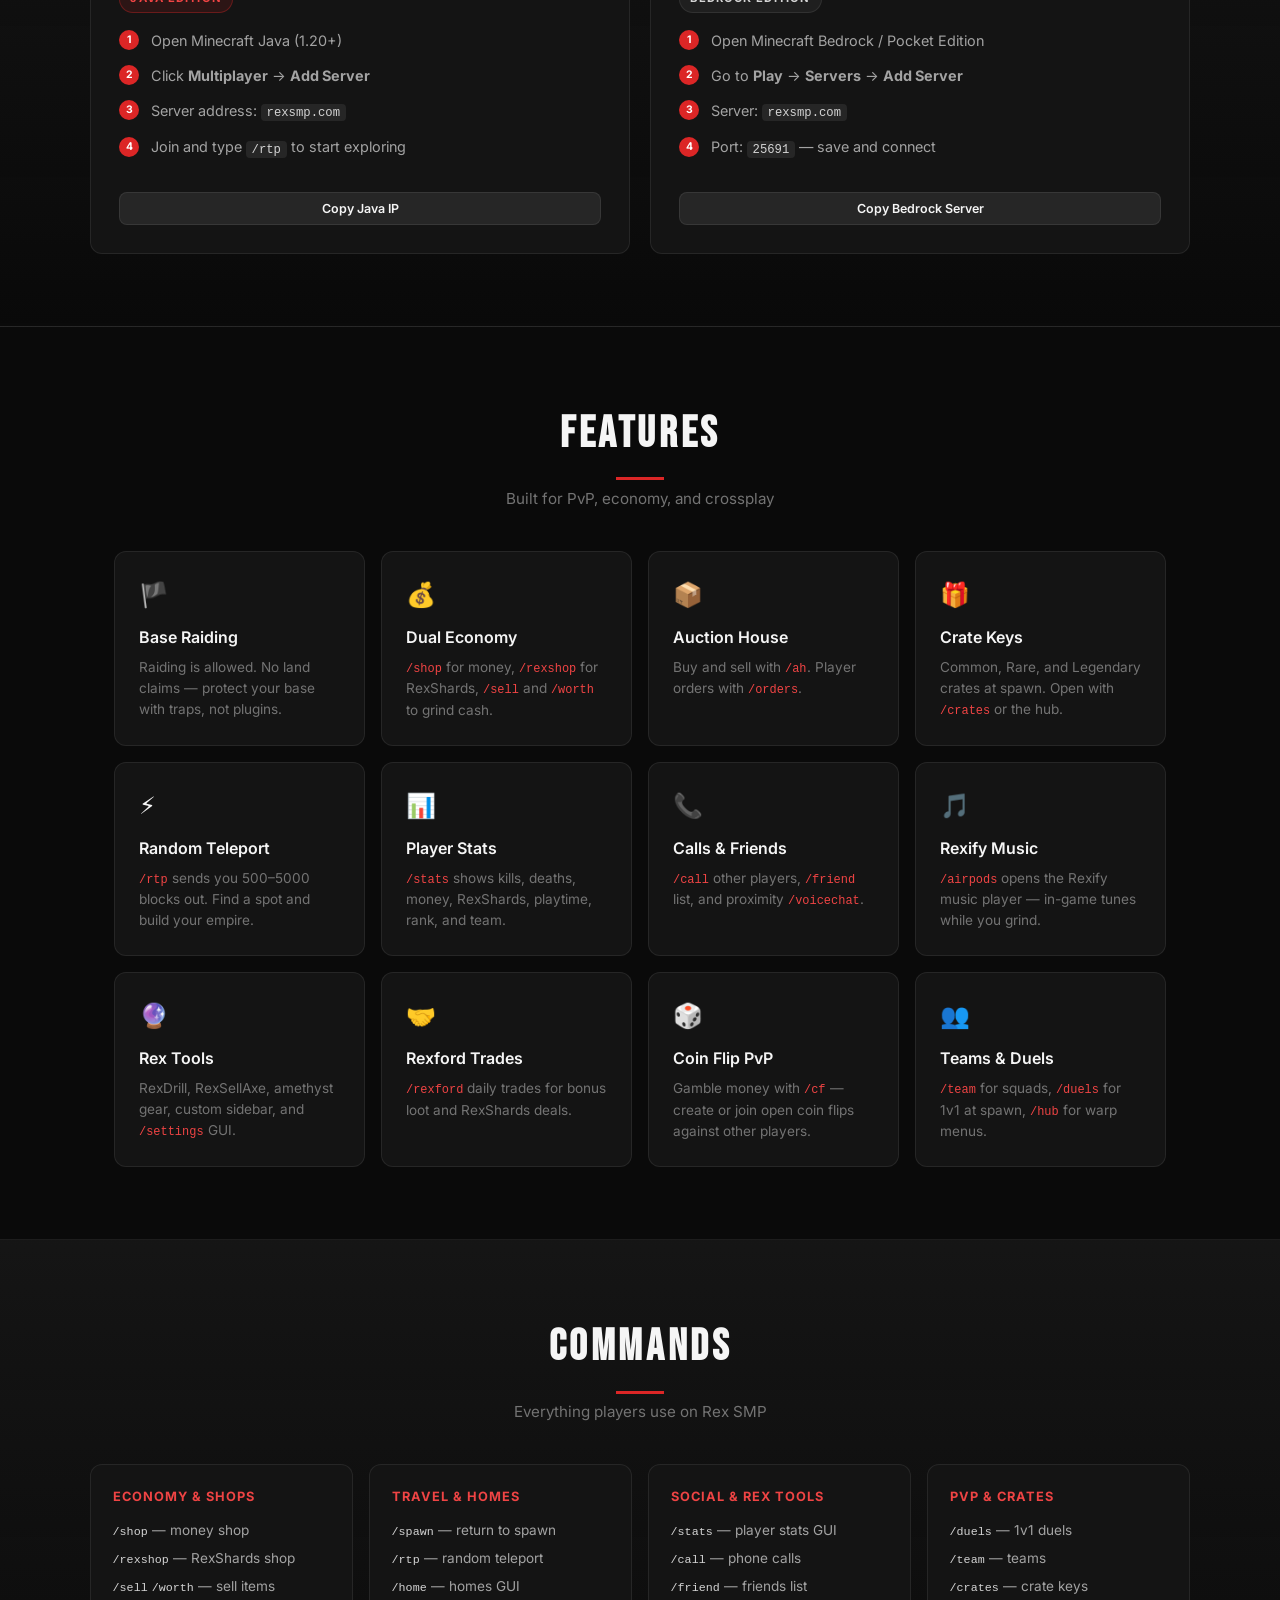
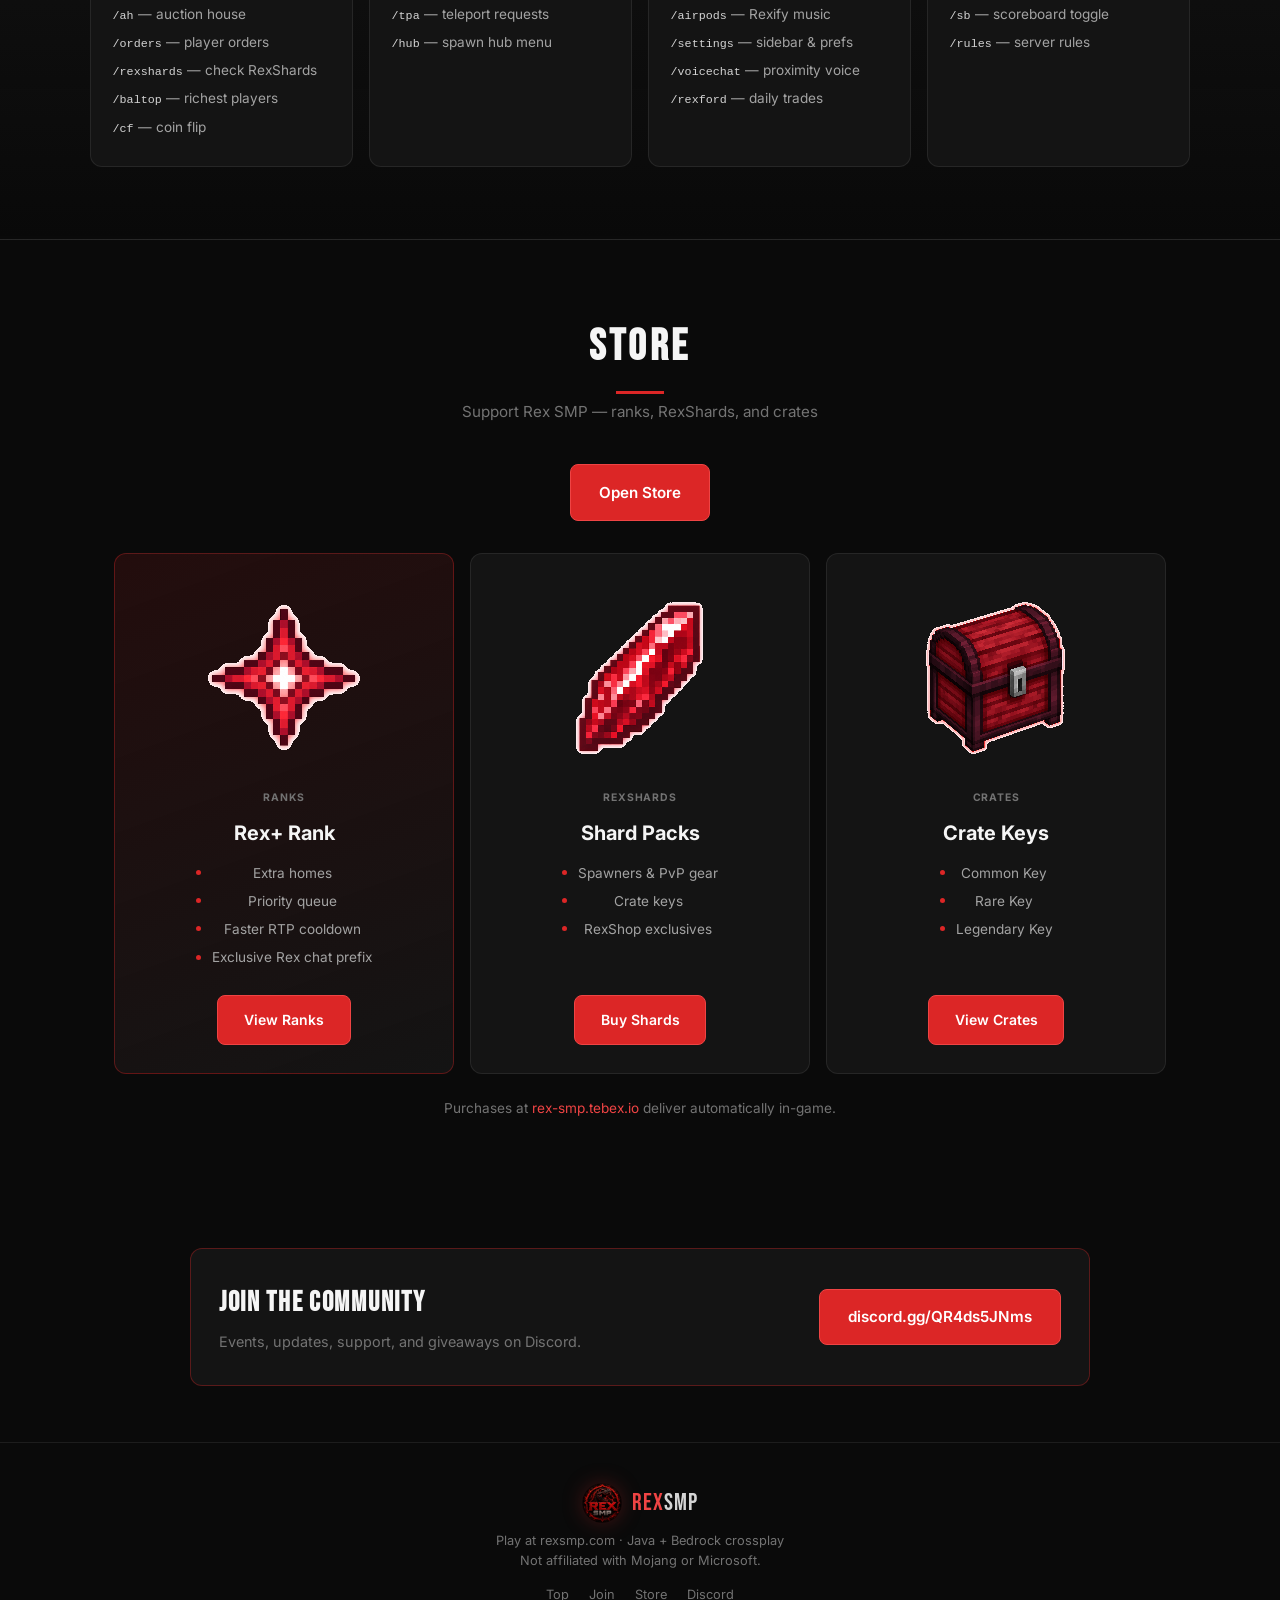
==== commit 52e2ff48: "Rex SMP website for rexsmp.com" ====
--- a/index.html
+++ b/index.html
@@ -287,7 +287,7 @@
     <div class="store-grid">
       <article class="store-card store-featured">
         <div class="store-card-icon">
-          <img src="img/store/ranks.png?v=19" alt="Ranks — red nether star" width="96" height="96" loading="lazy">
+          <img src="img/store/web/ranks.png?v=23" alt="Ranks — red nether star" loading="lazy">
         </div>
         <div class="store-tag">Ranks</div>
         <h3>Rex+ Rank</h3>
@@ -301,7 +301,7 @@
       </article>
       <article class="store-card">
         <div class="store-card-icon">
-          <img src="img/store/rexshards.png?v=19" alt="RexShards — red amethyst shard" width="96" height="96" loading="lazy">
+          <img src="img/store/web/rexshards.png?v=23" alt="RexShards — red amethyst shard" loading="lazy">
         </div>
         <div class="store-tag">RexShards</div>
         <h3>Shard Packs</h3>
@@ -314,7 +314,7 @@
       </article>
       <article class="store-card">
         <div class="store-card-icon">
-          <img src="img/store/crates.png?v=19" alt="Crates — red treasure chest" width="96" height="96" loading="lazy">
+          <img src="img/store/web/crates.png?v=23" alt="Crates — red treasure chest" loading="lazy">
         </div>
         <div class="store-tag">Crates</div>
         <h3>Crate Keys</h3>
--- a/css/style.css
+++ b/css/style.css
@@ -634,19 +634,21 @@
 }
 
 .store-card-icon {
-  width: 96px;
-  height: 96px;
-  margin-bottom: 0.75rem;
-  display: flex;
-  align-items: center;
-  justify-content: center;
+  width: 192px;
+  height: 192px;
+  margin-bottom: 1rem;
+  display: flex;
+  align-items: center;
+  justify-content: center;
+  flex-shrink: 0;
 }
 
 .store-card-icon img {
-  width: 96px;
-  height: 96px;
+  width: 192px;
+  height: 192px;
   object-fit: contain;
-  image-rendering: pixelated;
+  object-position: center;
+  image-rendering: auto;
   display: block;
 }
 
